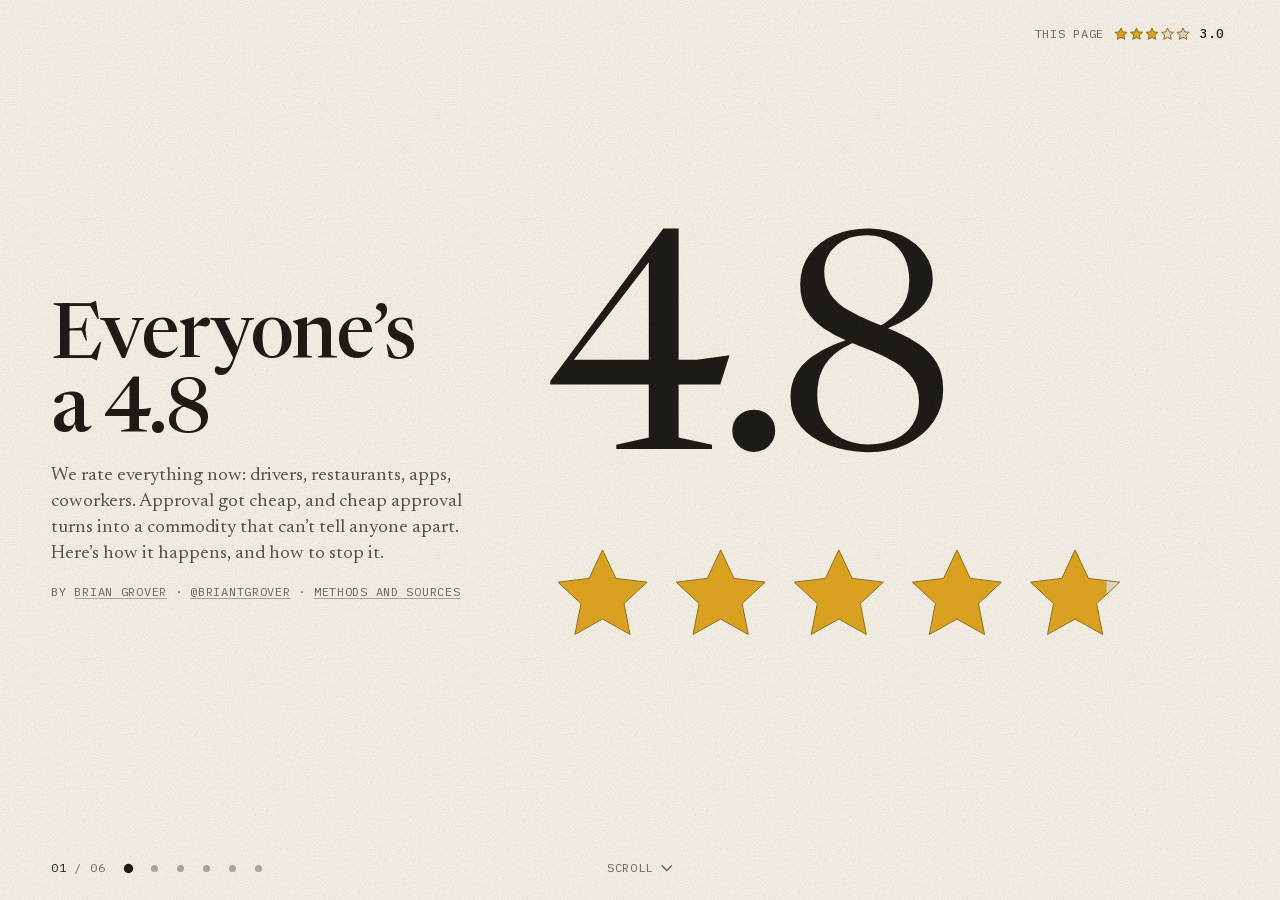
==== index.html @ 598537b9 "Version the stylesheet and script links so phones fetch the new files Co-Authored-By: Claude Opus 5." ====
<!doctype html>
<html lang="en">
<head>
  <meta charset="utf-8">
  <meta name="viewport" content="width=device-width, initial-scale=1">
  <title>Everyone’s a 4.8</title>
  <meta name="description" content="AI writes the resumes and AI reads them, so hiring runs on who vouches for you. Why trust signals drift to the top, and what keeps a vouch worth something.">
  <link rel="canonical" href="https://briangrover9-hue.github.io/vouched-drop/">
  <meta name="author" content="Brian Grover">
  <meta name="robots" content="noindex">
  <meta property="og:type" content="article">
  <meta property="og:title" content="Everyone’s a 4.8">
  <meta property="og:description" content="AI writes the resumes and AI reads them, so hiring runs on who vouches for you. Why trust signals drift to the top, and what keeps a vouch worth something.">
  <meta property="og:url" content="https://briangrover9-hue.github.io/vouched-drop/">
  <meta property="og:image" content="https://briangrover9-hue.github.io/vouched-drop/assets/og.png">
  <meta property="og:image:width" content="1200">
  <meta property="og:image:height" content="630">
  <meta property="og:image:alt" content="A large 4.8 with five gold stars, the last one mostly filled, and the title Everyone’s a 4.8.">
  <meta name="twitter:card" content="summary_large_image">
  <meta name="twitter:creator" content="@briantgrover">
  <meta name="twitter:title" content="Everyone’s a 4.8">
  <meta name="twitter:description" content="AI writes the resumes and AI reads them, so hiring runs on who vouches for you. Why trust signals drift to the top, and what keeps a vouch worth something.">
  <meta name="twitter:image" content="https://briangrover9-hue.github.io/vouched-drop/assets/og.png">
  <meta name="theme-color" content="#f3eee3">
  <link rel="icon" href="assets/star.svg" type="image/svg+xml">
  <link rel="apple-touch-icon" href="assets/apple-touch-icon.png">
  <script>
    // Full-screen scenes need a screen at least 500px tall. The class goes on before the first
    // paint, so the stage never flashes as a long page; js/stage.js keeps it in step after that.
    document.documentElement.classList.add('js');
    if (window.matchMedia('(min-height: 500px)').matches) document.documentElement.classList.add('stage-on');
  </script>
  <script nomodule>document.documentElement.classList.remove('js', 'stage-on');</script>
  <link rel="preload" href="fonts/Newsreader-normal-300-700.woff2" as="font" type="font/woff2" crossorigin>
  <link rel="preload" href="fonts/IBMPlexMono-normal-500.woff2" as="font" type="font/woff2" crossorigin>
  <link rel="stylesheet" href="css/style.css?v=2">
  <link rel="stylesheet" href="css/stage.css?v=2">
  <link rel="stylesheet" href="css/charts.css?v=2">
  <link rel="stylesheet" href="css/lab.css?v=2">
  <script type="module" src="js/stage.js?v=2"></script>
  <script type="module" src="js/charts.js?v=2"></script>
  <script type="module" src="js/lab.js?v=2"></script>
  <link rel="modulepreload" href="js/motion.js">
  <link rel="modulepreload" href="js/stars.js">
  <link rel="modulepreload" href="js/lab-model.js">
  <script>
    // Start the chart data while the page parses; js/charts.js picks these up. A preload
    // would do the same in Chromium and Firefox, but WebKit never matches a fetch preload
    // and downloads the file twice.
    // Each file is read once here and shared, parsed, with the charts and the lab.
    const get = (path) => fetch(path).then((res) => {
      if (!res.ok) throw new Error(`${path} returned HTTP ${res.status}`);
      return res.json();
    });
    window.chartData = { figures: get('data/figures.json'), airbnb: get('data/airbnb.json') };
    Object.values(window.chartData).forEach((request) => request.catch(() => {})); // each chart reports its own failure
  </script>
</head>
<body class="page-stage">
  <div class="grain" aria-hidden="true"></div>

  <header class="frame-top">
    <p class="frame-title"><a href="#start" data-go="0">Everyone’s a&nbsp;4.8</a></p>
    <p class="page-rating" id="page-rating">
      <span class="visually-hidden" id="rating-said">This page’s own rating starts at 3.0 and climbs with each scene.</span>
      <span class="page-rating-label label" aria-hidden="true">This page</span>
      <svg class="stars" viewBox="0 0 76 14" aria-hidden="true" focusable="false"><g transform="translate(0 0) scale(0.5833333333333334)"><path class="star-empty" d="M12 1.8l3.05 6.52 7.13.86-5.26 4.9 1.38 7.05L12 17.6l-6.3 3.53 1.38-7.05L1.82 9.18l7.13-.86z"/><clipPath id="hdr-clip-1"><rect data-star="0" width="24.00" height="24"/></clipPath><path class="star-fill" d="M12 1.8l3.05 6.52 7.13.86-5.26 4.9 1.38 7.05L12 17.6l-6.3 3.53 1.38-7.05L1.82 9.18l7.13-.86z" clip-path="url(#hdr-clip-1)"/><path class="star-edge" d="M12 1.8l3.05 6.52 7.13.86-5.26 4.9 1.38 7.05L12 17.6l-6.3 3.53 1.38-7.05L1.82 9.18l7.13-.86z" vector-effect="non-scaling-stroke"/></g><g transform="translate(15.5 0) scale(0.5833333333333334)"><path class="star-empty" d="M12 1.8l3.05 6.52 7.13.86-5.26 4.9 1.38 7.05L12 17.6l-6.3 3.53 1.38-7.05L1.82 9.18l7.13-.86z"/><clipPath id="hdr-clip-2"><rect data-star="1" width="24.00" height="24"/></clipPath><path class="star-fill" d="M12 1.8l3.05 6.52 7.13.86-5.26 4.9 1.38 7.05L12 17.6l-6.3 3.53 1.38-7.05L1.82 9.18l7.13-.86z" clip-path="url(#hdr-clip-2)"/><path class="star-edge" d="M12 1.8l3.05 6.52 7.13.86-5.26 4.9 1.38 7.05L12 17.6l-6.3 3.53 1.38-7.05L1.82 9.18l7.13-.86z" vector-effect="non-scaling-stroke"/></g><g transform="translate(31 0) scale(0.5833333333333334)"><path class="star-empty" d="M12 1.8l3.05 6.52 7.13.86-5.26 4.9 1.38 7.05L12 17.6l-6.3 3.53 1.38-7.05L1.82 9.18l7.13-.86z"/><clipPath id="hdr-clip-3"><rect data-star="2" width="24.00" height="24"/></clipPath><path class="star-fill" d="M12 1.8l3.05 6.52 7.13.86-5.26 4.9 1.38 7.05L12 17.6l-6.3 3.53 1.38-7.05L1.82 9.18l7.13-.86z" clip-path="url(#hdr-clip-3)"/><path class="star-edge" d="M12 1.8l3.05 6.52 7.13.86-5.26 4.9 1.38 7.05L12 17.6l-6.3 3.53 1.38-7.05L1.82 9.18l7.13-.86z" vector-effect="non-scaling-stroke"/></g><g transform="translate(46.5 0) scale(0.5833333333333334)"><path class="star-empty" d="M12 1.8l3.05 6.52 7.13.86-5.26 4.9 1.38 7.05L12 17.6l-6.3 3.53 1.38-7.05L1.82 9.18l7.13-.86z"/><clipPath id="hdr-clip-4"><rect data-star="3" width="0.00" height="24"/></clipPath><path class="star-fill" d="M12 1.8l3.05 6.52 7.13.86-5.26 4.9 1.38 7.05L12 17.6l-6.3 3.53 1.38-7.05L1.82 9.18l7.13-.86z" clip-path="url(#hdr-clip-4)"/><path class="star-edge" d="M12 1.8l3.05 6.52 7.13.86-5.26 4.9 1.38 7.05L12 17.6l-6.3 3.53 1.38-7.05L1.82 9.18l7.13-.86z" vector-effect="non-scaling-stroke"/></g><g transform="translate(62 0) scale(0.5833333333333334)"><path class="star-empty" d="M12 1.8l3.05 6.52 7.13.86-5.26 4.9 1.38 7.05L12 17.6l-6.3 3.53 1.38-7.05L1.82 9.18l7.13-.86z"/><clipPath id="hdr-clip-5"><rect data-star="4" width="0.00" height="24"/></clipPath><path class="star-fill" d="M12 1.8l3.05 6.52 7.13.86-5.26 4.9 1.38 7.05L12 17.6l-6.3 3.53 1.38-7.05L1.82 9.18l7.13-.86z" clip-path="url(#hdr-clip-5)"/><path class="star-edge" d="M12 1.8l3.05 6.52 7.13.86-5.26 4.9 1.38 7.05L12 17.6l-6.3 3.53 1.38-7.05L1.82 9.18l7.13-.86z" vector-effect="non-scaling-stroke"/></g></svg>
      <span class="page-rating-num" aria-hidden="true">3.0</span>
    </p>
  </header>

  <main id="main" class="stage">
    <!-- Scene 1: the opening -->
    <section class="scene scene-open is-current" id="start" data-section="0" aria-labelledby="title">
      <div class="scene-text">
        <h1 class="scene-title scene-title-big" id="title" tabindex="-1" data-words>Everyone’s a 4.8</h1>
        <p class="scene-body" data-rise>We rate everything now: drivers, restaurants, apps, coworkers. Approval got cheap, and cheap approval turns into a commodity that can’t tell anyone apart. Here’s how it happens, and how to stop&nbsp;it.</p>
        <p class="byline label" data-rise>By <a href="https://www.linkedin.com/in/briantgrover">Brian Grover</a> <span aria-hidden="true">·</span> <a href="https://x.com/briantgrover">@briantgrover</a> <span aria-hidden="true">·</span> <a href="methods.html#methods">Methods and sources</a></p>
      </div>
      <div class="scene-visual" data-rise>
        <div class="big-rating" aria-hidden="true">
          <p class="big-rating-num">4.8</p>
          <svg class="big-rating-stars" viewBox="0 0 264 48" role="img" aria-label="4.8 out of 5 stars"><g transform="translate(0 0) scale(2)"><path class="star-empty" d="M12 1.8l3.05 6.52 7.13.86-5.26 4.9 1.38 7.05L12 17.6l-6.3 3.53 1.38-7.05L1.82 9.18l7.13-.86z"/><clipPath id="open-clip-1"><rect data-star="0" width="24.00" height="24"/></clipPath><path class="star-fill" d="M12 1.8l3.05 6.52 7.13.86-5.26 4.9 1.38 7.05L12 17.6l-6.3 3.53 1.38-7.05L1.82 9.18l7.13-.86z" clip-path="url(#open-clip-1)"/><path class="star-edge" d="M12 1.8l3.05 6.52 7.13.86-5.26 4.9 1.38 7.05L12 17.6l-6.3 3.53 1.38-7.05L1.82 9.18l7.13-.86z" vector-effect="non-scaling-stroke"/></g><g transform="translate(54 0) scale(2)"><path class="star-empty" d="M12 1.8l3.05 6.52 7.13.86-5.26 4.9 1.38 7.05L12 17.6l-6.3 3.53 1.38-7.05L1.82 9.18l7.13-.86z"/><clipPath id="open-clip-2"><rect data-star="1" width="24.00" height="24"/></clipPath><path class="star-fill" d="M12 1.8l3.05 6.52 7.13.86-5.26 4.9 1.38 7.05L12 17.6l-6.3 3.53 1.38-7.05L1.82 9.18l7.13-.86z" clip-path="url(#open-clip-2)"/><path class="star-edge" d="M12 1.8l3.05 6.52 7.13.86-5.26 4.9 1.38 7.05L12 17.6l-6.3 3.53 1.38-7.05L1.82 9.18l7.13-.86z" vector-effect="non-scaling-stroke"/></g><g transform="translate(108 0) scale(2)"><path class="star-empty" d="M12 1.8l3.05 6.52 7.13.86-5.26 4.9 1.38 7.05L12 17.6l-6.3 3.53 1.38-7.05L1.82 9.18l7.13-.86z"/><clipPath id="open-clip-3"><rect data-star="2" width="24.00" height="24"/></clipPath><path class="star-fill" d="M12 1.8l3.05 6.52 7.13.86-5.26 4.9 1.38 7.05L12 17.6l-6.3 3.53 1.38-7.05L1.82 9.18l7.13-.86z" clip-path="url(#open-clip-3)"/><path class="star-edge" d="M12 1.8l3.05 6.52 7.13.86-5.26 4.9 1.38 7.05L12 17.6l-6.3 3.53 1.38-7.05L1.82 9.18l7.13-.86z" vector-effect="non-scaling-stroke"/></g><g transform="translate(162 0) scale(2)"><path class="star-empty" d="M12 1.8l3.05 6.52 7.13.86-5.26 4.9 1.38 7.05L12 17.6l-6.3 3.53 1.38-7.05L1.82 9.18l7.13-.86z"/><clipPath id="open-clip-4"><rect data-star="3" width="24.00" height="24"/></clipPath><path class="star-fill" d="M12 1.8l3.05 6.52 7.13.86-5.26 4.9 1.38 7.05L12 17.6l-6.3 3.53 1.38-7.05L1.82 9.18l7.13-.86z" clip-path="url(#open-clip-4)"/><path class="star-edge" d="M12 1.8l3.05 6.52 7.13.86-5.26 4.9 1.38 7.05L12 17.6l-6.3 3.53 1.38-7.05L1.82 9.18l7.13-.86z" vector-effect="non-scaling-stroke"/></g><g transform="translate(216 0) scale(2)"><path class="star-empty" d="M12 1.8l3.05 6.52 7.13.86-5.26 4.9 1.38 7.05L12 17.6l-6.3 3.53 1.38-7.05L1.82 9.18l7.13-.86z"/><clipPath id="open-clip-5"><rect data-star="4" width="19.20" height="24"/></clipPath><path class="star-fill" d="M12 1.8l3.05 6.52 7.13.86-5.26 4.9 1.38 7.05L12 17.6l-6.3 3.53 1.38-7.05L1.82 9.18l7.13-.86z" clip-path="url(#open-clip-5)"/><path class="star-edge" d="M12 1.8l3.05 6.52 7.13.86-5.26 4.9 1.38 7.05L12 17.6l-6.3 3.53 1.38-7.05L1.82 9.18l7.13-.86z" vector-effect="non-scaling-stroke"/></g></svg>
        </div>
      </div>
    </section>

    <!-- Scene 2: everywhere -->
    <section class="scene" id="everywhere" data-section="1" aria-labelledby="h-drift">
      <div class="scene-text">
        <h2 class="scene-title" id="h-drift" tabindex="-1" data-words>It’s the same everywhere</h2>
        <p class="scene-body" data-rise>Grades, eBay, LinkedIn, GitHub. Wherever people rate each other, the scores crowd the top. Even a simple yes, like an endorsement or a referral, piles up until the count says&nbsp;little.</p>
        <p class="label drift-key scene-links" data-rise>Each grid is 100 stars. Gold is the share at the top of each scale. Hotels, rated as businesses, are the exception. <a href="methods.html#m-drift">All sources</a> <span aria-hidden="true">·</span> <button type="button" class="text-button why-button" aria-controls="why-drift" aria-expanded="false">Why?</button></p>
      </div>
      <aside class="why-card" id="why-drift" aria-labelledby="why-drift-title" tabindex="-1">
        <div class="why-card-head"><p class="label why-card-title" id="why-drift-title">Why ratings drift</p><button type="button" class="text-button label" data-why-close>Close</button></div>
        <p>Praise is free: an endorsement takes <a href="https://web.archive.org/web/20120926031752/http://blog.linkedin.com:80/2012/09/24/introducing-endorsements-give-kudos-with-just-one-click/">one click</a>. People see what you said, so a low score invites one back; when Airbnb hid reviews until both sides had written one, the link between guest and host ratings <a href="https://andreyfradkin.com/assets/reviews_paper.pdf">fell by about half</a>. Unhappy people stay quiet: on eBay, fewer than 1 in 100 comments was negative, though one estimate puts unhappy buyers at <a href="https://www.cs.princeton.edu/courses/archive/spr08/cos444/papers/dellarocas_wood06.pdf">about 1 in&nbsp;5</a>. And people go easier on people: hotels, which can’t rate guests back, drift far less, and the <a href="https://internet.psych.wisc.edu/wp-content/uploads/532-Master/532-UnitPages/Unit-10/Zervas_2015.pdf">researchers suggest</a> people rate “other individuals differently or more tactfully, than they rate&nbsp;firms.”</p>
      </aside>
      <div class="scene-visual" data-rise>
        <div id="drift-root" class="drift" aria-label="How much of each scale sits at the top">
          <ul class="fallback">
            <li>Harvard grades that are A’s: 24 percent in 2005, 60.2 percent in 2025.</li>
            <li>eBay feedback that is positive, for the average seller: 99.3 percent.</li>
            <li>LinkedIn endorsements and GitHub stars can only say yes: 100 percent.</li>
            <li>Airbnb listings rated 4.5 or higher in 2015: 94 percent. TripAdvisor hotels: 26 percent.</li>
          </ul>
        </div>
      </div>
    </section>

    <!-- Scene 3: the guess, one example up close -->
    <section class="scene" id="guess" data-section="2" aria-labelledby="h-guess">
      <div class="scene-text">
        <h2 class="scene-title" id="h-guess" tabindex="-1" data-words>Take one example. What’s the typical Airbnb rating?</h2>
        <p class="scene-body line" id="guess-body" data-rise>Think of a place with at least 10 reviews, rated out of 5, and drag the star to your&nbsp;guess.</p>
      </div>
      <div class="scene-visual" data-rise>
        <figure class="guess" id="fig-guess" aria-labelledby="h-guess" aria-describedby="guess-cap">
          <div id="guess-root" class="guess-root">
            <p class="fallback">The typical Airbnb listing in San Francisco and New York with at least 10 reviews is rated 4.84 out of 5. Half of these places are rated 4.84 or higher, and fewer than 1 in 100 falls below 4.</p>
          </div>
          <figcaption class="label guess-cap" id="guess-cap">Places with 10+ reviews, San Francisco and New York, June&nbsp;2026 <span aria-hidden="true">·</span> <a href="https://insideairbnb.com/get-the-data/">Inside&nbsp;Airbnb</a> <span aria-hidden="true">·</span> <a href="https://github.com/briangrover9-hue/vouched-drop/blob/main/research/airbnb_measure.py">Our&nbsp;code</a></figcaption>
        </figure>
      </div>
    </section>

    <!-- Scenes 4 and 5 share the lab: 4 plays the worst rules, 5 flips one switch. -->
    <section class="scene scene-lab" id="lab" data-section="3" data-beat="lab" aria-label="The lab">
      <div class="scene-text">
        <div class="beat" data-beat="lab">
          <h2 class="scene-title" id="h-lab" tabindex="-1" data-words>So the ratings stop finding the best people</h2>
          <p class="scene-body line" id="lab-body" data-rise>Here are 80 simulated coworkers rating each other. Black dots are the 10 most skilled. Gold stars are the 10 you’d hire by score. You want them on the same&nbsp;people.</p>
          <p class="label scene-links" data-rise><button type="button" class="text-button why-button" aria-controls="why-lab" aria-expanded="false">Why?</button></p>
        </div>
        <div class="beat" data-beat="fix" id="fix">
          <h2 class="scene-title" id="h-fix" tabindex="-1" data-words>The fix: praise has to point at real work</h2>
          <p class="scene-body" id="fix-note" data-rise>When a vouch has to point at something real the person made, it’s hard to fake. Tap any set of rules below to run it on the same 80&nbsp;people.</p>
          <div class="rules" id="rules" data-rise aria-labelledby="rules-title">
            <p class="fallback">This chart needs JavaScript. In our simulation, of the 10 most skilled people, the top 10 by score finds about 8 with everything together, about 6 when praise is tied to real work or with Vouched-style rules, about 5 with written reviews, hidden reviews or saying how you know someone, about 5 with one-click likes, and about 2 with LinkedIn-style endorsements. Guessing finds about 1. These are simulated, not measured.</p>
          </div>
          <p class="beat-links label scene-links" data-rise>
            <button type="button" class="text-button" id="rules-open" aria-controls="lab-panel" aria-expanded="false">Try other rules</button>
            <span aria-hidden="true">·</span>
            <button type="button" class="text-button why-button" aria-controls="why-fix" aria-expanded="false">Why?</button>
          </p>
        </div>
      </div>
      <aside class="why-card" id="why-lab" aria-labelledby="why-lab-title" tabindex="-1">
        <div class="why-card-head"><p class="label why-card-title" id="why-lab-title">How the lab works</p><button type="button" class="text-button label" data-why-close>Close</button></div>
        <p>It’s a simulation written for this page: 80 coworkers, each with a hidden skill level, rate each other for 30 rounds. Half the ratings go to people they worked with and half to whoever a feed shows, and the feed favors whoever has the most. Each one-tap rating is judged against the current average, plus a little, so with nothing fixed to judge against, the scores climb.</p>
        <p class="label why-card-src">Every rule and number: <a href="methods.html#m-lab">methods</a> <span aria-hidden="true">·</span> <a href="https://github.com/briangrover9-hue/vouched-drop/blob/main/js/lab-model.js">the&nbsp;code</a></p>
      </aside>
      <aside class="why-card" id="why-fix" aria-labelledby="why-fix-title" tabindex="-1">
        <div class="why-card-head"><p class="label why-card-title" id="why-fix-title">Why real work is hard to fake</p><button type="button" class="text-button label" data-why-close>Close</button></div>
        <p>A vouch that points at real work can be checked against the work, so it says more about skill than about who is well known. Hiring research finds the same thing: a work sample, where a candidate does a piece of the real job, predicts job performance better than years of experience do (<a href="https://doi.org/10.1037/apl0000994">Sackett and colleagues, 2022</a>). In the lab, how firmly real work anchors a rating is our assumption, and “Try other rules” lets you change&nbsp;it.</p>
      </aside>
      <div class="scene-visual" data-rise>
        <div id="lab-root" class="lab" data-seed="374">
          <div class="lab-how" id="lab-how">
            <p class="label lab-how-title">How this works</p>
            <div class="lab-how-body" id="lab-how-body">
              <ol class="lab-how-steps">
                <li><svg class="lab-how-icon" viewBox="0 0 32 20" aria-hidden="true" focusable="false"><circle class="is-hollow" cx="5" cy="5.5" r="3.2"/><circle class="is-filled" cx="16" cy="5.5" r="3.2"/><circle class="is-hollow" cx="27" cy="5.5" r="3.2"/><circle class="is-hollow" cx="10.5" cy="14.5" r="3.2"/><circle class="is-filled" cx="21.5" cy="14.5" r="3.2"/></svg><span>80 pretend coworkers. Each one is secretly good or not so good at their job.</span></li>
                <li><svg class="lab-how-icon" viewBox="0 0 32 20" aria-hidden="true" focusable="false"><circle class="is-hollow" cx="4.5" cy="10" r="3.2"/><circle class="is-hollow" cx="27.5" cy="10" r="3.2"/><path class="is-star" d="M12 1.8l3.05 6.52 7.13.86-5.26 4.9 1.38 7.05L12 17.6l-6.3 3.53 1.38-7.05L1.82 9.18l7.13-.86z" transform="translate(9 3) scale(.5833)"/></svg><span>Every round, they rate each other. Some ratings are honest, some are just being nice.</span></li>
                <li><svg class="lab-how-icon" viewBox="0 0 32 20" aria-hidden="true" focusable="false"><circle class="is-filled" cx="5.5" cy="10" r="3.2"/><path class="is-line" d="M11 8.4h5.5M11 11.6h5.5"/><path class="is-star is-hit" d="M12 1.8l3.05 6.52 7.13.86-5.26 4.9 1.38 7.05L12 17.6l-6.3 3.53 1.38-7.05L1.82 9.18l7.13-.86z" transform="translate(19.5 3) scale(.5833)"/></svg><span>We check: do the highest-rated people turn out to be the best ones? Black dots are the best. Gold stars are the highest rated.</span></li>
              </ol>
            </div>
          </div>
          <p class="fallback">This lab needs JavaScript. In the simulation, with one-click ratings that everyone can see, the scores drift up toward 5, and the top 10 by score holds only about half of the 10 most skilled people. When every rating points at real work, the scores stay spread out, and the top 10 holds most of them.</p>
        </div>
      </div>
    </section>

    <!-- Scene 6: the close -->
    <section class="scene scene-close" id="vouched" data-section="4" aria-labelledby="h-vouched">
      <div class="scene-text">
        <h2 class="scene-title" id="h-vouched" tabindex="-1" data-words>What this means for Vouched</h2>
        <p class="scene-body" data-rise>Most ratings, referrals and endorsements count every vote the same. People don’t. A yes from someone whose judgment you trust, written with care, is worth more than a pile of&nbsp;taps.</p>
        <p class="scene-body" data-rise>Vouched is a concept built around that: named yeses, and who said yes and why. The next step is tying each yes to the work&nbsp;itself.</p>
        <p class="label scene-links" data-rise><button type="button" class="text-button why-button" aria-controls="why-vouched" aria-expanded="false">Why?</button></p>
        <p class="byline label" data-rise>By <a href="https://www.linkedin.com/in/briantgrover">Brian Grover</a> <span aria-hidden="true">·</span> <a href="https://x.com/briantgrover">@briantgrover</a> <span aria-hidden="true">·</span> <a href="methods.html#methods">Methods and sources</a></p>
      </div>
      <aside class="why-card" id="why-vouched" aria-labelledby="why-vouched-title" tabindex="-1">
        <div class="why-card-head"><p class="label why-card-title" id="why-vouched-title">What Vouched would do</p><button type="button" class="text-button label" data-why-close>Close</button></div>
        <p>Vouched is a concept, not a product you can sign up for. Each vouch is a named yes for one person, written in your own words, that says how you know them. Vouches count by the track record of who gave them, so a yes from someone whose earlier picks held up weighs more. In the lab that is the “Vouched-style rules” bar, and the next step, tying each vouch to the work, is the “Tied to work” switch under Try other&nbsp;rules.</p>
      </aside>
      <div class="scene-visual" data-rise>
        <div class="big-rating">
          <p class="big-rating-num" aria-hidden="true">5.0</p>
          <svg class="big-rating-stars" viewBox="0 0 264 48" role="img" aria-label="5.0 out of 5 stars"><g transform="translate(0 0) scale(2)"><path class="star-empty" d="M12 1.8l3.05 6.52 7.13.86-5.26 4.9 1.38 7.05L12 17.6l-6.3 3.53 1.38-7.05L1.82 9.18l7.13-.86z"/><clipPath id="close-clip-1"><rect data-star="0" width="24.00" height="24"/></clipPath><path class="star-fill" d="M12 1.8l3.05 6.52 7.13.86-5.26 4.9 1.38 7.05L12 17.6l-6.3 3.53 1.38-7.05L1.82 9.18l7.13-.86z" clip-path="url(#close-clip-1)"/><path class="star-edge" d="M12 1.8l3.05 6.52 7.13.86-5.26 4.9 1.38 7.05L12 17.6l-6.3 3.53 1.38-7.05L1.82 9.18l7.13-.86z" vector-effect="non-scaling-stroke"/></g><g transform="translate(54 0) scale(2)"><path class="star-empty" d="M12 1.8l3.05 6.52 7.13.86-5.26 4.9 1.38 7.05L12 17.6l-6.3 3.53 1.38-7.05L1.82 9.18l7.13-.86z"/><clipPath id="close-clip-2"><rect data-star="1" width="24.00" height="24"/></clipPath><path class="star-fill" d="M12 1.8l3.05 6.52 7.13.86-5.26 4.9 1.38 7.05L12 17.6l-6.3 3.53 1.38-7.05L1.82 9.18l7.13-.86z" clip-path="url(#close-clip-2)"/><path class="star-edge" d="M12 1.8l3.05 6.52 7.13.86-5.26 4.9 1.38 7.05L12 17.6l-6.3 3.53 1.38-7.05L1.82 9.18l7.13-.86z" vector-effect="non-scaling-stroke"/></g><g transform="translate(108 0) scale(2)"><path class="star-empty" d="M12 1.8l3.05 6.52 7.13.86-5.26 4.9 1.38 7.05L12 17.6l-6.3 3.53 1.38-7.05L1.82 9.18l7.13-.86z"/><clipPath id="close-clip-3"><rect data-star="2" width="24.00" height="24"/></clipPath><path class="star-fill" d="M12 1.8l3.05 6.52 7.13.86-5.26 4.9 1.38 7.05L12 17.6l-6.3 3.53 1.38-7.05L1.82 9.18l7.13-.86z" clip-path="url(#close-clip-3)"/><path class="star-edge" d="M12 1.8l3.05 6.52 7.13.86-5.26 4.9 1.38 7.05L12 17.6l-6.3 3.53 1.38-7.05L1.82 9.18l7.13-.86z" vector-effect="non-scaling-stroke"/></g><g transform="translate(162 0) scale(2)"><path class="star-empty" d="M12 1.8l3.05 6.52 7.13.86-5.26 4.9 1.38 7.05L12 17.6l-6.3 3.53 1.38-7.05L1.82 9.18l7.13-.86z"/><clipPath id="close-clip-4"><rect data-star="3" width="24.00" height="24"/></clipPath><path class="star-fill" d="M12 1.8l3.05 6.52 7.13.86-5.26 4.9 1.38 7.05L12 17.6l-6.3 3.53 1.38-7.05L1.82 9.18l7.13-.86z" clip-path="url(#close-clip-4)"/><path class="star-edge" d="M12 1.8l3.05 6.52 7.13.86-5.26 4.9 1.38 7.05L12 17.6l-6.3 3.53 1.38-7.05L1.82 9.18l7.13-.86z" vector-effect="non-scaling-stroke"/></g><g transform="translate(216 0) scale(2)"><path class="star-empty" d="M12 1.8l3.05 6.52 7.13.86-5.26 4.9 1.38 7.05L12 17.6l-6.3 3.53 1.38-7.05L1.82 9.18l7.13-.86z"/><clipPath id="close-clip-5"><rect data-star="4" width="24.00" height="24"/></clipPath><path class="star-fill" d="M12 1.8l3.05 6.52 7.13.86-5.26 4.9 1.38 7.05L12 17.6l-6.3 3.53 1.38-7.05L1.82 9.18l7.13-.86z" clip-path="url(#close-clip-5)"/><path class="star-edge" d="M12 1.8l3.05 6.52 7.13.86-5.26 4.9 1.38 7.05L12 17.6l-6.3 3.53 1.38-7.05L1.82 9.18l7.13-.86z" vector-effect="non-scaling-stroke"/></g></svg>
          <p class="big-rating-cap label">You read to the end. This page is now a 5.0, like everything else.</p>
        </div>
      </div>
    </section>
  </main>

  <aside class="lab-panel" id="lab-panel" aria-labelledby="lab-panel-title" hidden></aside>

  <nav class="frame-bottom" aria-label="Scenes">
    <p class="frame-count label" aria-hidden="true"><span class="frame-now">01</span> / 06</p>
    <ol class="frame-dots" role="list">
      <li><button type="button" data-go="0" aria-label="Scene 1 of 6: Everyone’s a 4.8" aria-current="step"></button></li>
      <li><button type="button" data-go="1" aria-label="Scene 2 of 6: everywhere"></button></li>
      <li><button type="button" data-go="2" aria-label="Scene 3 of 6: one example, Airbnb"></button></li>
      <li><button type="button" data-go="3" aria-label="Scene 4 of 6: the lab"></button></li>
      <li><button type="button" data-go="4" aria-label="Scene 5 of 6: the fix"></button></li>
      <li><button type="button" data-go="5" aria-label="Scene 6 of 6: what this means for Vouched"></button></li>
    </ol>
    <button type="button" class="frame-cue label" data-go="1" aria-label="Next scene">Scroll<svg viewBox="0 0 12 8" aria-hidden="true" focusable="false"><path d="M1 1.5l5 5 5-5"/></svg></button>
  </nav>
</body>
</html>
---- css/style.css ----
/* Everyone's a 4.8: the shared base for both pages.

   Color: paper, ink and gold, and nothing else. Ink shows hierarchy by its strength: full for
   headlines and big numbers, 74% for body text and 64% for labels. Labels would read lighter at
   45%, but that is 2.8:1 on the paper, under the 4.5:1 small text needs; 64% holds 4.7:1 even
   on the grain's darkest speck. Gold is only ever a star.
   Type: the serif, large, for headlines and big numbers only; the mono, small and uppercase,
   for labels and counters; body text in the serif at reading size, short.
   Motion: one easing for everything. Anything that moves takes 500ms, hover and press changes
   200ms, text fades 600ms. js/motion.js gives scripts the same curve. */

@font-face {
  font-family: "Newsreader";
  src: url("../fonts/Newsreader-normal-300-700.woff2") format("woff2");
  font-style: normal;
  font-weight: 300 700;
  font-display: swap;
}
@font-face {
  font-family: "Newsreader";
  src: url("../fonts/Newsreader-italic-300-700.woff2") format("woff2");
  font-style: italic;
  font-weight: 300 700;
  font-display: swap;
}
@font-face {
  font-family: "IBM Plex Mono";
  src: url("../fonts/IBMPlexMono-normal-400.woff2") format("woff2");
  font-weight: 400;
  font-display: swap;
}
@font-face {
  font-family: "IBM Plex Mono";
  src: url("../fonts/IBMPlexMono-normal-500.woff2") format("woff2");
  font-weight: 500;
  font-display: swap;
}
/* Until Newsreader loads, the page uses Georgia resized to Newsreader's widths and given
   Newsreader's ascent (0.735) and descent (0.265), so lines break in nearly the same
   places when the font swaps in. Newsreader is narrower than Georgia at text sizes and
   wider at display sizes, so each weight range gets its own size. */
@font-face {
  font-family: "Newsreader Fallback";
  src: local("Georgia");
  font-weight: 300 450;
  size-adjust: 91.8%;
  ascent-override: 80.1%;
  descent-override: 28.9%;
  line-gap-override: 0%;
}
@font-face {
  font-family: "Newsreader Fallback";
  src: local("Georgia");
  font-weight: 451 550;
  size-adjust: 101%;
  ascent-override: 72.8%;
  descent-override: 26.2%;
  line-gap-override: 0%;
}
@font-face {
  font-family: "Newsreader Fallback";
  src: local("Georgia Bold"), local("Georgia-Bold");
  font-weight: 551 700;
  size-adjust: 83%;
  ascent-override: 88.6%;
  descent-override: 31.9%;
  line-gap-override: 0%;
}

:root {
  --paper: #f3eee3;
  --ink-rgb: 29 26 22;
  --ink: rgb(var(--ink-rgb));
  --ink-body: rgb(var(--ink-rgb) / 0.74);
  --ink-label: rgb(var(--ink-rgb) / 0.64);
  /* Lines and fills, all ink: hairlines, stronger rules and a faint wash for bands. */
  --ink-rule: rgb(var(--ink-rgb) / 0.16);
  --ink-rule-strong: rgb(var(--ink-rgb) / 0.34);
  --ink-wash: rgb(var(--ink-rgb) / 0.06);
  --ink-star: rgb(var(--ink-rgb) / 0.1); /* an empty star */
  --gold: #dca320;
  --gold-edge: #936f1c; /* gold darkened with ink (62 to 38), the star's outline */
  --gold-light: rgb(220 163 32 / 0.42); /* gold at 42% on the paper */
  --serif: "Newsreader", "Newsreader Fallback", "Iowan Old Style", "Palatino Linotype", Georgia, serif;
  --mono: "IBM Plex Mono", ui-monospace, "SF Mono", Menlo, Consolas, monospace;
  --ease: cubic-bezier(0.16, 1, 0.3, 1);
  --move: 500ms;
  --press: 200ms;
  --fade: 600ms;
  --gutter: 20px;
  color-scheme: light;
}
@media (min-width: 720px) {
  :root {
    --gutter: 32px;
  }
}
@media (min-width: 1200px) {
  :root {
    --gutter: clamp(40px, 4vw, 64px);
  }
}

*,
*::before,
*::after {
  box-sizing: border-box;
}

html {
  -webkit-text-size-adjust: 100%;
  text-size-adjust: 100%;
}

body {
  margin: 0;
  background: var(--paper);
  color: var(--ink);
  font-family: var(--serif);
  font-size: 1.0625rem;
  line-height: 1.5;
  font-optical-sizing: auto;
  font-kerning: normal;
  text-rendering: optimizeLegibility;
}

img,
svg {
  display: block;
  max-width: 100%;
}

p {
  margin: 0;
}
p,
li,
figcaption {
  text-wrap: pretty;
}
strong {
  font-weight: 600;
}

a {
  color: inherit;
  text-decoration-line: underline;
  text-decoration-thickness: 1px;
  text-underline-offset: 0.18em;
  text-decoration-color: var(--ink-rule-strong);
  transition: text-decoration-color var(--press) var(--ease);
}
/* Hover only where a pointer can hover; on touch screens a tap would leave it stuck on. */
@media (hover: hover) and (pointer: fine) {
  a:hover {
    text-decoration-color: currentColor;
  }
}

:focus-visible {
  outline: 2px solid var(--ink);
  outline-offset: 3px;
}

.visually-hidden {
  position: absolute !important;
  width: 1px;
  height: 1px;
  margin: -1px;
  padding: 0;
  overflow: hidden;
  clip: rect(0 0 0 0);
  white-space: nowrap;
  border: 0;
}

/* The mono role: labels and counters, small and uppercase, at label strength. */
.label {
  font-family: var(--mono);
  font-size: 0.75rem;
  font-weight: 400;
  line-height: 1.5;
  letter-spacing: 0.06em;
  text-transform: uppercase;
  color: var(--ink-label);
}
.label a {
  color: inherit;
}

/* Stars, used everywhere. */
.star-fill {
  fill: var(--gold);
}
.star-empty {
  fill: var(--ink-star);
}
.star-edge {
  fill: none;
  stroke: var(--gold-edge);
  stroke-width: 1;
  stroke-linejoin: round;
}

/* Buttons: labels you can press, in the mono role. */
.btn {
  appearance: none;
  display: inline-flex;
  align-items: center;
  justify-content: center;
  gap: 8px;
  min-height: 44px;
  padding: 10px 18px;
  font-family: var(--mono);
  font-size: 0.75rem;
  font-weight: 500;
  line-height: 1.2;
  letter-spacing: 0.08em;
  text-transform: uppercase;
  color: var(--paper);
  background: var(--ink);
  border: 1px solid var(--ink);
  border-radius: 0;
  cursor: pointer;
  touch-action: manipulation;
  transition:
    transform var(--press) var(--ease),
    background-color var(--press) var(--ease),
    border-color var(--press) var(--ease);
}
.btn:not([disabled]):active {
  transform: scale(0.97);
}
@media (hover: hover) and (pointer: fine) {
  .btn:hover {
    background: rgb(var(--ink-rgb) / 0.84);
  }
}
.btn[disabled] {
  opacity: 0.45;
  cursor: default;
}
.btn-quiet {
  color: var(--ink);
  background: transparent;
  border-color: var(--ink-rule-strong);
}
@media (hover: hover) and (pointer: fine) {
  .btn-quiet:hover {
    background: var(--ink-wash);
    border-color: var(--ink);
  }
}
/* A button that reads like a link inside a label line. */
.text-button {
  appearance: none;
  margin: 0;
  padding: 0;
  border: 0;
  background: none;
  font: inherit;
  letter-spacing: inherit;
  text-transform: inherit;
  color: inherit;
  text-decoration-line: underline;
  text-decoration-thickness: 1px;
  text-underline-offset: 0.18em;
  text-decoration-color: var(--ink-rule-strong);
  cursor: pointer;
  touch-action: manipulation;
  transition: text-decoration-color var(--press) var(--ease);
}
@media (hover: hover) and (pointer: fine) {
  .text-button:hover {
    text-decoration-color: currentColor;
  }
}
/* A text button that is also a label keeps the label's mono voice. */
.text-button.label {
  font-family: var(--mono);
  font-size: 0.75rem;
  letter-spacing: 0.06em;
  text-transform: uppercase;
}

/* A line whose words change by crossfading in place (js/motion.js setLine). */
.line {
  display: grid;
}
.line > .line-copy {
  grid-area: 1 / 1;
  opacity: 0;
  transition: opacity var(--fade) var(--ease);
}
.line > .line-copy.is-shown {
  opacity: 1;
}

/* The paper's grain: a speckle of ink over everything, its darkest specks at about 5%, that
   shifts a few times a second. It is one small tile, redrawn in place, so it costs no large
   layer. */
.grain {
  position: fixed;
  inset: 0;
  z-index: 100;
  pointer-events: none;
  background-image: url("data:image/svg+xml,%3Csvg xmlns='http://www.w3.org/2000/svg' width='220' height='220'%3E%3Cfilter id='g'%3E%3CfeTurbulence type='fractalNoise' baseFrequency='.9' numOctaves='2' seed='7' stitchTiles='stitch'/%3E%3CfeColorMatrix values='0 0 0 0 .114 0 0 0 0 .102 0 0 0 0 .086 1 0 0 0 0'/%3E%3CfeComponentTransfer%3E%3CfeFuncA type='table' tableValues='0 0 0 .02 .06 .1 .14'/%3E%3C/feComponentTransfer%3E%3C/filter%3E%3Crect width='220' height='220' filter='url(%23g)'/%3E%3C/svg%3E");
  background-size: 220px 220px;
  animation: grain 1.1s steps(1, end) infinite;
}
html.is-tuning .grain {
  animation-play-state: paused;
}
@keyframes grain {
  0%,
  100% {
    background-position: 0 0;
  }
  20% {
    background-position: -63px 41px;
  }
  40% {
    background-position: 37px -89px;
  }
  60% {
    background-position: -91px -23px;
  }
  80% {
    background-position: 71px 83px;
  }
}

/* Readers who ask for more contrast get firmer lines and labels. */
@media (prefers-contrast: more) {
  :root {
    --ink-rule: rgb(var(--ink-rgb) / 0.5);
    --ink-rule-strong: rgb(var(--ink-rgb) / 0.7);
    --ink-label: rgb(var(--ink-rgb) / 0.8);
    --ink-body: rgb(var(--ink-rgb) / 0.86);
  }
  .grain {
    display: none;
  }
}
@media (forced-colors: active) {
  .grain {
    display: none;
  }
}

/* Reduced motion: nothing moves. Fades stay, because they still show that something changed,
   and the grain holds still. */
@media (prefers-reduced-motion: reduce) {
  .grain {
    animation: none;
  }
  .btn,
  .btn:not([disabled]):active {
    transform: none;
  }
}
---- css/stage.css ----
/* The stage: four full-screen scenes that change under a fixed frame. js/stage.js moves one
   scene per scroll, swipe or arrow key. Phones stack each scene, text over the visual; from
   960px the text sits beside the visual. In every scene the visual gets the most room.

   Without scripting, or on screens under 500px tall, the scenes are plain sections one after
   another (html without .stage-on), and the page scrolls. */

:root {
  --frame-top: 48px;
  --frame-bottom: 48px;
  --scene-gap: clamp(12px, 2.4vh, 24px);
  --text-col: 100%;
  --col-gap: 0px;
}
@media (min-width: 960px) {
  :root {
    --frame-top: 68px;
    --frame-bottom: 64px;
    --text-col: clamp(348px, 34vw, 480px);
    --col-gap: clamp(40px, 5vw, 88px);
  }
}

html.stage-on,
html.stage-on body {
  height: 100%;
  overflow: hidden;
  overscroll-behavior: none;
}

/* ---------- The frame ---------- */

.frame-top {
  position: fixed;
  top: 0;
  left: 0;
  right: 0;
  z-index: 40;
  height: var(--frame-top);
  display: flex;
  align-items: center;
  justify-content: space-between;
  gap: 16px;
  padding-inline: var(--gutter);
  pointer-events: none;
}
.frame-top > * {
  pointer-events: auto;
}
.frame-title {
  margin: 0;
  min-width: 0;
  font-family: var(--mono);
  font-size: 0.75rem;
  font-weight: 500;
  line-height: 1.2;
  letter-spacing: 0.08em;
  text-transform: uppercase;
}
.frame-title a {
  display: grid;
  align-items: center;
  min-height: 44px;
  color: var(--ink);
  text-decoration: none;
}
.frame-title a {
  white-space: nowrap;
  transition:
    opacity var(--fade) var(--ease),
    visibility 0s linear 0s;
}
/* The opening scene carries the title itself, large, so the frame's copy waits for scene 2. */
html.stage-on[data-scene="0"] .frame-title a {
  opacity: 0;
  visibility: hidden;
  transition:
    opacity var(--fade) var(--ease),
    visibility 0s linear var(--fade);
}
.page-rating {
  display: flex;
  flex: none;
  align-items: center;
  gap: 10px;
  margin: 0;
}
.page-rating .stars {
  width: 76px;
  height: 14px;
}
.page-rating-num {
  min-width: 2.2em;
  font-family: var(--mono);
  font-size: 0.8125rem;
  font-weight: 500;
  font-variant-numeric: tabular-nums;
  color: var(--ink);
}
.page-rating-label {
  display: none;
}
@media (min-width: 600px) {
  .page-rating-label {
    display: inline;
  }
}

.frame-bottom {
  position: fixed;
  bottom: 0;
  left: 0;
  right: 0;
  z-index: 40;
  height: var(--frame-bottom);
  display: flex;
  align-items: center;
  gap: 10px;
  padding-inline: var(--gutter);
  pointer-events: none;
}
.frame-bottom > * {
  pointer-events: auto;
}
.frame-count {
  margin: 0;
  font-variant-numeric: tabular-nums;
  white-space: nowrap;
}
.frame-now {
  color: var(--ink);
}
.frame-dots {
  display: flex;
  margin: 0;
  padding: 0;
  list-style: none;
}
.frame-dots button {
  display: grid;
  place-items: center;
  width: 26px;
  height: 44px;
  padding: 0;
  border: 0;
  background: none;
  cursor: pointer;
  touch-action: manipulation;
}
.frame-dots button::before {
  content: "";
  width: 7px;
  height: 7px;
  border-radius: 50%;
  background: var(--ink-rule-strong);
  transition:
    background-color var(--press) var(--ease),
    transform var(--move) var(--ease);
}
.frame-dots button[aria-current="step"]::before {
  background: var(--ink);
  transform: scale(1.35);
}
@media (hover: hover) and (pointer: fine) {
  .frame-dots button:not([aria-current="step"]):hover::before {
    background: var(--ink-label);
  }
}
/* The cue: a small pulse on the first scene only. */
.frame-cue {
  display: inline-flex;
  align-items: center;
  gap: 8px;
  min-height: 44px;
  margin-left: auto;
  padding: 0;
  border: 0;
  background: none;
  cursor: pointer;
  touch-action: manipulation;
  transition:
    opacity var(--fade) var(--ease),
    visibility 0s linear 0s;
  animation: cue-pulse 1.8s var(--ease) infinite;
}
.frame-cue svg {
  width: 12px;
  height: 8px;
  fill: none;
  stroke: currentColor;
  stroke-width: 1.5;
  animation: cue-nudge 1.8s var(--ease) infinite;
}
@keyframes cue-pulse {
  0%,
  56%,
  100% {
    opacity: 0.55;
  }
  28% {
    opacity: 1;
  }
}
@keyframes cue-nudge {
  0%,
  56%,
  100% {
    transform: translateY(0);
  }
  28% {
    transform: translateY(4px);
  }
}
html:not([data-scene="0"]) .frame-cue,
html:not(.stage-on) .frame-cue {
  opacity: 0;
  visibility: hidden;
  animation: none;
  transition:
    opacity var(--fade) var(--ease),
    visibility 0s linear var(--fade);
}
@media (min-width: 960px) {
  .frame-cue {
    position: absolute;
    left: 50%;
    margin-left: 0;
    translate: -50% 0;
  }
}

/* ---------- The stage ---------- */

html.stage-on .stage {
  position: fixed;
  inset: 0;
  /* Clipped, not just hidden: a hidden box can still be scrolled by a link to a scene or by a
     control brought into view, which would shift the whole scene. */
  overflow: hidden;
  overflow: clip;
  /* Swipes belong to the stage; pinch zoom still works. */
  touch-action: pinch-zoom;
}
html.stage-on .scene {
  position: absolute;
  inset: 0;
  opacity: 0;
  visibility: hidden;
  transition:
    opacity var(--move) var(--ease),
    transform var(--move) var(--ease),
    visibility 0s linear var(--move);
}
html.stage-on .scene.is-current {
  opacity: 1;
  visibility: visible;
  transition-delay: 0s;
}
/* The scene on its way out drifts the way the reader is going: up when going forward. */
html.stage-on .scene.is-leaving {
  transform: translateY(calc(var(--dir, 1) * -28px));
}

/* One scene. Phones and narrow tablets: text over the visual, the visual taking what is left. */
.scene {
  display: flex;
  flex-direction: column;
  gap: var(--scene-gap);
  padding: calc(var(--frame-top) + 2px) var(--gutter) calc(var(--frame-bottom) + 12px);
}
.scene-text {
  flex: none;
  display: grid;
  align-content: start;
  gap: 10px;
  min-width: 0;
}
.scene-visual {
  position: relative;
  flex: 1 1 0;
  min-width: 0;
  min-height: 0;
  container-type: size;
}
@media (min-width: 960px) {
  .scene {
    display: grid;
    grid-template-columns: var(--text-col) minmax(0, 1fr);
    grid-template-rows: minmax(0, 1fr);
    column-gap: var(--col-gap);
    align-items: center;
    padding: var(--frame-top) max(var(--gutter), (100vw - 1640px) / 2) var(--frame-bottom);
  }
  .scene-text {
    gap: 18px;
  }
  .scene-visual {
    height: 100%;
  }
}

/* The serif role, large: headlines. */
.scene-title {
  margin: 0;
  font-family: var(--serif);
  font-size: clamp(1.75rem, 1.1rem + 2.6vw, 3.375rem);
  font-weight: 500;
  line-height: 1.04;
  letter-spacing: -0.022em;
  font-variation-settings: "opsz" 60;
  text-wrap: balance;
  color: var(--ink);
}
.scene-title:focus {
  outline: none;
}
/* The opening's title, the page's h1: larger than the other scenes' headlines. */
.scene-title-big {
  font-size: clamp(2.5rem, 1.3rem + 4.6vw, 5.25rem);
  line-height: 0.98;
  letter-spacing: -0.028em;
  font-variation-settings: "opsz" 72;
}
/* Body text at body strength: one line, or a short paragraph, per scene. */
.scene-body {
  max-width: 32rem;
  font-size: clamp(1.0625rem, 0.95rem + 0.4vw, 1.25rem);
  line-height: 1.42;
  color: var(--ink-body);
}
.byline {
  margin-top: 4px;
}
.scene-links {
  display: flex;
  flex-wrap: wrap;
  align-items: center;
  gap: 4px 12px;
}
.drift-key.scene-links {
  display: block;
}
.why-button {
  display: inline-block;
  padding-block: 12px;
  margin-block: -12px;
}

/* ---------- The opening and the close: the page's own rating, large ---------- */

/* The serif role, large: a big number, with its stars under it. The opening shows the 4.8 in
   the title; the close shows the 5.0 this page has drifted to. */
.big-rating {
  display: flex;
  flex-direction: column;
  justify-content: center;
  height: 100%;
  font-size: clamp(3rem, min(58cqw, 46cqh), 19rem);
}
.big-rating-num {
  margin: 0;
  font-family: var(--serif);
  font-size: 1em;
  font-weight: 400;
  line-height: 0.8;
  letter-spacing: -0.045em;
  font-variant-numeric: lining-nums;
  font-variation-settings: "opsz" 72;
  color: var(--ink);
}
.big-rating-stars {
  width: min(1.9em, 100%);
  height: auto;
  margin-top: 0.14em;
}
.big-rating-cap {
  max-width: 22rem;
  margin: 0.2rem 0 0;
  font-size: 0.75rem;
}
/* The opening's 4.8 takes most of its scene's height. */
.scene-open .big-rating {
  font-size: clamp(3rem, min(64cqw, 62cqh), 19rem);
}
/* The close's 5.0 leaves room for its caption, and on the shortest screens gives way to it,
   first the stars, then the number: the frame's rating already shows the 5.0. */
.scene-close .big-rating {
  font-size: clamp(2.5rem, min(58cqw, calc((100cqh - 60px) * 0.74)), 19rem);
}
@container (max-height: 150px) {
  .scene-close .big-rating-stars {
    display: none;
  }
}
@container (max-height: 104px) {
  .scene-close .big-rating-num {
    display: none;
  }
}
.big-rating-stars + .big-rating-cap {
  margin-top: max(14px, 0.07em);
}

/* ---------- "Why?" ---------- */

/* On the stage the card is frosted glass over the scene's text, which dims behind it; the
   visual beside or under it stays as it was. Without the stage it opens in the page. */
.why-card {
  margin: 16px 0 0;
  padding: 0 0 18px;
  border: 1px solid var(--ink-rule-strong);
}
.why-card[hidden] {
  display: none;
}
.why-card:focus {
  outline: none;
}
.why-card-head {
  display: flex;
  align-items: center;
  justify-content: space-between;
  gap: 16px;
  min-height: 48px;
  padding: 0 16px;
  border-bottom: 1px solid var(--ink-rule);
}
.why-card-title {
  margin: 0;
  color: var(--ink);
}
.why-card-head .text-button {
  padding-block: 12px;
}
.why-card > p:not(.why-card-src) {
  margin: 14px 16px 0;
  font-size: 1rem;
  line-height: 1.5;
  color: var(--ink-body);
}
.why-card-src {
  margin: 12px 16px 0;
}
.why-card-src a {
  display: inline-block;
  padding-block: 10px;
  margin-block: -10px;
}
html.stage-on .why-card {
  position: fixed;
  z-index: 34;
  top: var(--frame-top);
  left: 8px;
  right: 8px;
  max-height: calc(100% - var(--frame-top) - var(--frame-bottom));
  margin: 0;
  overflow-y: auto;
  overscroll-behavior: contain;
  background: rgb(243 238 227 / 0.74);
  -webkit-backdrop-filter: blur(10px) saturate(1.05);
  backdrop-filter: blur(10px) saturate(1.05);
  box-shadow: 0 18px 48px rgb(var(--ink-rgb) / 0.1);
  opacity: 0;
  transform: translateY(-12px);
  transition:
    opacity var(--move) var(--ease),
    transform var(--move) var(--ease);
}
html.stage-on .why-card.is-open {
  opacity: 1;
  transform: none;
}
@supports not ((backdrop-filter: blur(1px)) or (-webkit-backdrop-filter: blur(1px))) {
  html.stage-on .why-card {
    background: rgb(243 238 227 / 0.96);
  }
}
@media (min-width: 960px) {
  html.stage-on .why-card {
    top: 50%;
    left: calc(max(var(--gutter), (100vw - 1640px) / 2) - 24px);
    right: auto;
    width: calc(var(--text-col) + var(--col-gap) / 2 + 24px);
    max-height: calc(100% - var(--frame-top) - var(--frame-bottom) - 16px);
    translate: 0 -50%;
    transform: translateX(-14px);
  }
  html.stage-on .why-card.is-open {
    transform: none;
  }
}
.scene .scene-text {
  transition: opacity var(--fade) var(--ease);
}
.scene.is-why .scene-text {
  opacity: 0.28;
  pointer-events: none;
}
html:not(.js) .why-button,
html:not(.js) .why-button + span,
html:not(.js) [data-why-close] {
  display: none;
}
.byline a,
.beat-links a,
.beat-links .text-button,
.drift-key a {
  display: inline-block;
  padding-block: 12px;
  margin-block: -12px;
}

/* ---------- Arrivals ---------- */

/* Headlines arrive a word at a time; the rest of a scene rises in after them. stage.js splits
   each headline into words, gives each its place in --i, and gives every other piece its own
   delay. A unit (a scene, or one of the lab's two beats) is .is-staged while it waits and
   .is-in once it has arrived. */
.w {
  display: inline-block;
}
html.stage-on:not(.stage-ready) [data-words],
html.stage-on:not(.stage-ready) [data-rise] {
  opacity: 0;
  /* If the script never runs, show everything after a moment instead of hiding it. */
  animation: show-late 0s linear 2.5s forwards;
}
@keyframes show-late {
  to {
    opacity: 1;
  }
}
[data-rise],
.w {
  transition: none;
}
.is-staged [data-rise],
.is-staged .w {
  opacity: 0;
  transform: translateY(calc(var(--dir, 1) * 18px));
}
.is-staged .w {
  transform: translateY(calc(var(--dir, 1) * 0.32em));
}
.is-in [data-rise],
.is-in .w {
  opacity: 1;
  transform: none;
  transition:
    opacity var(--fade) var(--ease) var(--delay, 0ms),
    transform var(--move) var(--ease) var(--delay, 0ms);
}
.is-in .w {
  --delay: calc(40ms + var(--i, 0) * 36ms);
}
/* A scene reached while the tab was hidden is in place when the reader comes back. */
html.is-sudden .scene,
html.is-sudden .beat,
html.is-sudden [data-rise],
html.is-sudden .w {
  transition: none !important;
}
/* A beat's own state wins over its scene's, so the lab's text can change beat by beat while its
   chart stays put. */
.beat.is-staged [data-rise],
.beat.is-staged .w {
  opacity: 0;
  transition: none;
}
.beat.is-in [data-rise],
.beat.is-in .w {
  opacity: 1;
  transform: none;
  transition:
    opacity var(--fade) var(--ease) var(--delay, 0ms),
    transform var(--move) var(--ease) var(--delay, 0ms);
}

/* ---------- The lab's two beats ---------- */

.scene-lab .scene-text {
  display: grid;
}
/* Beside the chart, the lab's text starts at the top of its column, so scene 5's headline stays
   put when its rules chart changes height, and a column taller than the screen keeps its
   headline in view. */
@media (min-width: 960px) {
  html.stage-on .scene-lab .scene-text {
    align-self: start;
  }
}
.beat {
  grid-area: 1 / 1;
  display: grid;
  align-content: start;
  gap: 10px;
  min-width: 0;
}
@media (min-width: 960px) {
  .beat {
    gap: 18px;
  }
}
html.stage-on .beat {
  opacity: 0;
  visibility: hidden;
  transition:
    opacity var(--move) var(--ease),
    visibility 0s linear var(--move);
}
html.stage-on .beat.is-current {
  opacity: 1;
  visibility: visible;
  transition-delay: 0s;
}

/* The big switch, inside scene 5's headline: the track and a star that turns gold. */
.scene-switch {
  font-size: clamp(1.625rem, 1rem + 2.5vw, 3.125rem);
}
.big-switch {
  appearance: none;
  display: flex;
  align-items: flex-start;
  gap: 0.42em;
  margin: 0;
  padding: 0;
  border: 0;
  background: none;
  font: inherit;
  letter-spacing: inherit;
  line-height: inherit;
  color: inherit;
  text-align: left;
  cursor: pointer;
  touch-action: manipulation;
}
.big-switch-track {
  position: relative;
  flex: none;
  width: 1.84em;
  height: 1em;
  margin-top: 0.04em;
  border: 2px solid var(--ink);
  border-radius: 999px;
  transition:
    background-color var(--move) var(--ease),
    transform var(--press) var(--ease);
}
.big-switch-thumb {
  position: absolute;
  top: 50%;
  left: 0.08em;
  width: 0.76em;
  height: 0.76em;
  margin-top: -0.38em;
  transition: transform var(--move) var(--ease);
}
.big-switch-thumb svg {
  width: 100%;
  height: 100%;
  fill: var(--paper);
  stroke: var(--ink);
  stroke-width: 1.6;
  stroke-linejoin: round;
  transition:
    fill var(--move) var(--ease),
    stroke var(--move) var(--ease);
}
.big-switch[aria-checked="true"] .big-switch-track {
  background: var(--ink);
}
.big-switch[aria-checked="true"] .big-switch-thumb {
  transform: translateX(0.84em);
}
.big-switch[aria-checked="true"] .big-switch-thumb svg {
  fill: var(--gold);
  stroke: var(--gold);
}
.big-switch:active .big-switch-track {
  transform: scale(0.96);
}
@media (hover: hover) and (pointer: fine) {
  .big-switch[aria-checked="false"]:hover .big-switch-track {
    background: var(--ink-wash);
  }
}
.big-switch:focus-visible {
  outline-offset: 6px;
}
.beat-links {
  display: flex;
  flex-wrap: wrap;
  align-items: center;
  gap: 4px 12px;
}

/* ---------- Without the stage ---------- */

html:not(.stage-on) .frame-top {
  position: sticky;
  background: var(--paper);
  border-bottom: 1px solid var(--ink-rule);
}
html:not(.stage-on) .frame-bottom {
  display: none;
}
html:not(.stage-on) .scene {
  min-height: 100svh;
  padding: 40px var(--gutter) 56px;
  border-bottom: 1px solid var(--ink-rule);
}
html:not(.stage-on) .scene-visual {
  flex: none;
  min-height: 70svh;
  container-type: inline-size;
}
html:not(.stage-on) .scene-lab .scene-text {
  gap: 40px;
}
html:not(.stage-on) .beat {
  grid-area: auto;
}
@media (min-width: 960px) {
  html:not(.stage-on) .scene {
    grid-template-rows: auto;
  }
  html:not(.stage-on) .scene-visual {
    height: 70svh;
  }
}

/* ---------- Reduced motion ---------- */

/* Scenes swap with plain fades: nothing slides or rises, and headlines arrive whole. */
@media (prefers-reduced-motion: reduce) {
  html.stage-on .scene.is-leaving {
    transform: none;
  }
  .is-staged [data-rise],
  .is-staged .w,
  .beat.is-staged [data-rise],
  .beat.is-staged .w {
    transform: none;
  }
  .is-in .w,
  .beat.is-in .w {
    --delay: 0ms;
  }
  .frame-cue,
  .frame-cue svg {
    animation: none;
  }
  html.stage-on .why-card,
  html.stage-on .why-card.is-open {
    transform: none;
  }
  .big-switch-thumb,
  .big-switch:active .big-switch-track {
    transition: none;
    transform: none;
  }
  .big-switch[aria-checked="true"] .big-switch-thumb {
    transform: translateX(0.84em);
  }
}

@media (min-width: 960px) and (max-height: 900px) {
  .scene-text {
    gap: 12px;
  }
  .scene-title {
    font-size: clamp(1.6rem, 5.4vh, 3.375rem);
  }
  .scene-title-big {
    font-size: clamp(2.2rem, 8.4vh, 5.25rem);
  }
  .scene-body {
    font-size: clamp(0.95rem, 2.1vh, 1.25rem);
    line-height: 1.38;
  }
}
---- css/charts.css ----
/* Charts: the guess and the drift grids on the stage, the paired bars and the dot plot on the
   methods page. Class prefixes: ch (shared), gs (guess), dr (drift), wn (why now), va (validity).
   The stage's charts size themselves from their scene's visual area (.scene-visual, a size
   container), so each one fills the room its scene gives it. */

/* Shared */
.ch-svg {
  display: block;
  max-width: 100%;
  height: auto;
}
.ch-svg text {
  font-family: var(--mono);
  font-size: 12px;
  letter-spacing: 0.04em;
  fill: var(--ink);
}
.ch-axis,
.ch-tick {
  stroke: var(--ink-label);
  stroke-width: 1;
}
.ch-svg .ch-tick-label {
  fill: var(--ink-label);
}
.ch-legend {
  display: flex;
  flex-wrap: wrap;
  gap: 4px 22px;
  margin: 0 0 16px;
}
.ch-key {
  display: inline-flex;
  align-items: center;
  gap: 8px;
}
/* A chart that has gone out of view empties at once, without its transitions, so it can
   fill again when the reader comes back. */
.is-resetting,
.is-resetting * {
  transition: none !important;
}
.fallback {
  color: var(--ink-body);
}

/* ---------- 1. The guess ---------- */

.guess {
  display: flex;
  flex-direction: column;
  gap: 10px;
  height: 100%;
  max-height: 660px;
  margin: 0;
}
@media (min-width: 960px) {
  .guess {
    margin-block: auto;
    height: min(100%, 660px);
    position: relative;
    top: 50%;
    translate: 0 -50%;
  }
}
.guess-root {
  display: flex;
  flex: 1 1 auto;
  flex-direction: column;
  min-height: 0;
}
.guess-root [hidden] {
  display: none !important;
}
.gs {
  display: flex;
  flex: 1 1 auto;
  flex-direction: column;
  min-height: 0;
}
/* The plot: the big number up top, and after the reveal, the bars rising from the track. */
.gs-plot {
  position: relative;
  flex: 1 1 auto;
  min-height: 120px;
}
/* The big number sits just over the track, next to the star it follows. */
.gs-number {
  position: absolute;
  bottom: 36px;
  left: 0;
  z-index: 1;
  font-size: clamp(3.25rem, min(23cqw, 26cqh), 10.25rem);
}
.gs-number-label {
  margin: 0 0 0.5rem;
  font-size: 0.75rem;
}
/* The serif role, large: a big number. */
.gs-num {
  margin: 0;
  /* At this line height the digits rise above their box; the padding gives that back, so the
     label over the number keeps its gap. */
  padding-top: 0.1em;
  font-family: var(--serif);
  font-size: 1em;
  font-weight: 400;
  line-height: 0.84;
  letter-spacing: -0.035em;
  font-variant-numeric: lining-nums tabular-nums;
  font-variation-settings: "opsz" 72;
  color: var(--ink);
}
.gs-stars {
  width: 1.86em;
  height: auto;
  margin-top: 0.12em;
}
.gs-hist {
  position: absolute;
  inset: 0;
}
.gs-hist svg {
  position: absolute;
  inset: 0;
  width: 100%;
  height: 100%;
  overflow: visible;
}
.gs-band {
  fill: var(--ink-wash);
}
.gs-bars {
  fill: var(--ink);
  transform-box: view-box;
  transition: transform var(--move) var(--ease);
}
.gs-median {
  stroke: var(--ink);
  stroke-width: 1;
  stroke-dasharray: 2 3;
}
.ch-svg .gs-median-label {
  font-weight: 500;
}
.ch-svg .gs-band-label {
  fill: var(--ink-label);
}
.gs-anno {
  transition: opacity var(--fade) var(--ease) 200ms;
}
.is-pending .gs-bars {
  transform: scaleY(0);
}
.is-pending .gs-anno {
  opacity: 0;
}

/* The slider: its track is the chart's axis, so it tucks up under the bars. */
.gs-slider {
  position: relative;
  z-index: 2;
  margin-top: -22px;
  -webkit-user-select: none;
  user-select: none;
}
.gs-range {
  -webkit-appearance: none;
  appearance: none;
  position: relative;
  z-index: 1;
  display: block;
  width: 100%;
  height: 44px;
  margin: 0;
  padding: 0;
  background: transparent;
  cursor: pointer;
  touch-action: none;
}
.gs-range:disabled {
  cursor: default;
}
.gs-range::-webkit-slider-runnable-track {
  height: 2px;
  background: var(--ink);
  border: 0;
}
.gs-range::-webkit-slider-thumb {
  -webkit-appearance: none;
  appearance: none;
  width: 36px;
  height: 36px;
  margin-top: -17px;
  border: 0;
  background: transparent center / 100% 100% no-repeat;
  transition: transform var(--press) var(--ease);
}
.gs-range:not(:disabled):active::-webkit-slider-thumb {
  transform: scale(1.12);
}
.gs-range::-moz-range-track {
  height: 2px;
  background: var(--ink);
  border: 0;
}
.gs-range::-moz-range-thumb {
  width: 36px;
  height: 36px;
  border: 0;
  border-radius: 0;
  background: transparent center / 100% 100% no-repeat;
  transition: transform var(--press) var(--ease);
}
.gs-range:not(:disabled):active::-moz-range-thumb {
  transform: scale(1.12);
}
.gs-range:focus {
  outline: none;
}
.gs-range:focus-visible {
  outline: 2px solid var(--ink);
  outline-offset: 2px;
}
@supports selector(:has(*)) {
  .gs-range:focus-visible {
    outline: none;
  }
  .gs-slider:has(.gs-range:focus-visible) {
    outline: 2px solid var(--ink);
    outline-offset: 4px;
  }
}
/* Touch screens: only the star takes a touch, so a swipe that starts on the track still moves
   between scenes, and the star gets a 44px square to grab while it is drawn at 36px. */
@media (pointer: coarse) {
  .gs-range {
    width: calc(100% + 8px);
    margin: 0 -4px;
    pointer-events: none;
  }
  .gs-range::-webkit-slider-runnable-track {
    background: linear-gradient(var(--ink), var(--ink)) center / calc(100% - 8px) 100% no-repeat;
  }
  .gs-range::-webkit-slider-thumb {
    box-sizing: border-box;
    width: 44px;
    height: 44px;
    margin-top: -21px;
    border: 4px solid transparent;
    background-origin: content-box;
    background-clip: content-box;
    pointer-events: auto;
  }
  .gs-range::-moz-range-track {
    background: linear-gradient(var(--ink), var(--ink)) center / calc(100% - 8px) 100% no-repeat;
  }
  .gs-range::-moz-range-thumb {
    box-sizing: border-box;
    width: 44px;
    height: 44px;
    border: 4px solid transparent;
    background-origin: content-box;
    background-clip: content-box;
    pointer-events: auto;
  }
}
/* Tick labels sit under the thumb's center at 1 to 5, inset by half a thumb. */
.gs-ticks {
  position: relative;
  height: 22px;
  margin: -12px 18px 0;
  font-family: var(--mono);
  font-size: 0.75rem;
  line-height: 1;
  color: var(--ink-label);
}
.gs-ticks span {
  position: absolute;
  top: 10px;
  transform: translateX(-50%);
}
.gs-foot {
  display: flex;
  flex-wrap: wrap;
  align-items: center;
  justify-content: space-between;
  gap: 8px 16px;
  margin-top: 8px;
}
.gs-hint {
  flex: 1 1 12rem;
  min-width: 0;
}
.guess-cap {
  flex: none;
  margin: 0;
  max-width: 44rem;
  font-size: 0.6875rem;
}
/* Each source link gets a 32px tall target without moving the line; it reaches up more than
   down, so it stays clear of the counter below. */
.guess-cap a {
  display: inline-block;
  padding-block: 12px 4px;
  margin-block: -12px -4px;
}

/* ---------- 2. The drift ---------- */

.dr-sprite {
  position: absolute;
  width: 0;
  height: 0;
  overflow: hidden;
}
.drift {
  display: grid;
  height: 100%;
  place-items: center;
}
/* Four grids, two by two. charts.js sets --dr-n to the biggest size that fits; this first
   guess holds until it does. */
.dr-list {
  --dr-gap: 12px;
  --dr-n: min(calc((100cqw - 2 * var(--dr-gap)) / 3), calc((100cqh - 200px) / 2.4), 300px);
  /* A column is never narrower than its labels need, even when the grid in it is small. */
  --dr-col: max(var(--dr-n), min(10.5rem, calc((100cqw - 2 * var(--dr-gap)) / 3)));
  display: grid;
  grid-template-columns: repeat(3, var(--dr-col));
  justify-content: center;
  align-content: center;
  gap: 14px var(--dr-gap);
  margin: 0;
  padding: 0;
  list-style: none;
}
.dr-item {
  display: grid;
  align-content: start;
  width: var(--dr-col);
  min-width: 0;
}
/* The shortest screens keep each grid's number and name, and drop the note under them. */
@container (max-height: 330px) {
  .dr-note {
    display: none;
  }
}
.dr-stars {
  width: var(--dr-n);
  height: var(--dr-n);
}
.dr-num {
  margin: 8px 0 2px;
  font-family: var(--serif);
  font-size: max(1.375rem, calc(var(--dr-n) * 0.19));
  font-weight: 400;
  line-height: 1.02;
  letter-spacing: -0.02em;
  font-variant-numeric: lining-nums;
  font-variation-settings: "opsz" 60;
  color: var(--ink);
}
.dr-name {
  color: var(--ink);
}
.dr-name,
.dr-note {
  font-size: 0.6875rem;
  line-height: 1.45;
}
.dr-name a {
  display: inline-block;
  padding-block: 12px;
  margin-block: -12px;
  color: var(--ink);
}
/* Every star gets the gold edge; empty ones are hollow. */
.dr-stars use {
  stroke: var(--gold-edge);
  stroke-width: 1;
  stroke-linejoin: round;
  transition: fill var(--move) var(--ease) var(--d, 0ms);
}
.dr-s0 {
  fill: var(--paper);
}
.dr-s1 {
  fill: var(--gold);
}
.dr-s2 {
  fill: var(--gold-light);
}
.dr-stars.is-pending .dr-s1,
.dr-stars.is-pending .dr-s2 {
  fill: var(--paper);
}
.dr-stars.is-settled use {
  transition: none;
}
@media (min-width: 960px) {
  .dr-list {
    --dr-gap: 36px;
    gap: 28px var(--dr-gap);
  }
  .dr-name,
  .dr-note {
    font-size: 0.75rem;
  }
}

/* ---------- 3. Why now (methods page) ---------- */

.wn-swatch {
  display: inline-block;
  flex: none;
  width: 18px;
  height: 12px;
}
.wn-swatch-before {
  border: 1.5px solid var(--ink);
  background: var(--paper);
}
.wn-swatch-after {
  background: var(--ink);
}
.ch-svg .wn-label {
  font-family: var(--serif);
  font-weight: 500;
  letter-spacing: 0;
}
.ch-svg .wn-note {
  font-size: 13px;
  font-weight: 500;
}
.ch-svg .wn-value {
  font-size: 13px;
  transition: opacity var(--fade) var(--ease) 250ms;
}
.wn-before {
  fill: var(--paper);
  stroke: var(--ink);
  stroke-width: 1.5;
  vector-effect: non-scaling-stroke;
}
.wn-after {
  fill: var(--ink);
}
.wn-bar {
  transform-box: fill-box;
  transform-origin: 0 50%;
  transition: transform var(--move) var(--ease);
}
.is-pending .wn-bar {
  transform: scaleX(0);
}
.ch-svg.is-pending .wn-value {
  opacity: 0;
}

/* ---------- 4. What predicts the job (methods page) ---------- */

.ch-svg .va-label {
  font-family: var(--serif);
  font-size: 16px;
  letter-spacing: 0;
}
.ch-svg .va-label.is-strong {
  font-weight: 600;
}
.ch-svg .va-value {
  fill: var(--ink-body);
}
.ch-svg .va-sub {
  fill: var(--ink-label);
}
.va-grid {
  stroke: var(--ink-rule);
  stroke-width: 1;
}
.va-line {
  stroke: var(--ink-label);
  stroke-width: 1.5;
}
.va-1998 {
  fill: var(--paper);
  stroke: var(--ink);
  stroke-width: 1.5;
}
.va-2022 {
  fill: var(--ink);
}
.va-key {
  display: block;
  flex: none;
}

/* Forced colors repaint backgrounds, which would erase the slider's track; outlines survive. */
@media (forced-colors: active) {
  .gs-range::-webkit-slider-runnable-track {
    outline: 1px solid;
  }
  .gs-range::-moz-range-track {
    outline: 1px solid;
  }
}

/* Reduced motion: bars fade in instead of growing, the grids start full (charts.js skips the
   fill), and nothing scales under a press. */
@media (prefers-reduced-motion: reduce) {
  .wn-bar,
  .dr-stars use,
  .ch-svg .wn-value {
    transition: none;
  }
  .gs-bars,
  .gs-anno {
    transition: opacity var(--fade) var(--ease);
  }
  .is-pending .gs-bars {
    transform: none;
    opacity: 0;
  }
  .gs-range:not(:disabled):active::-webkit-slider-thumb,
  .gs-range:not(:disabled):active::-moz-range-thumb {
    transform: none;
  }
}
---- css/lab.css ----
/* The trust lab, shared by scenes 4 and 5: two big numbers, a one-line key, the field with its
   round under it and, while "Try other rules" is open, a line on the last rule changed. The lab
   fills its scene's visual area; the field takes whatever height is left.

   "Try other rules" is a frosted panel over the scene's text: beside the chart from 960px, and
   across the top on phones, where the chart moves down under it. Either way the chart stays in
   full view while its switches change. */

.lab {
  display: flex;
  flex-direction: column;
  gap: 10px;
  height: 100%;
  min-height: 0;
}
@media (min-width: 960px) {
  /* Beside the text, the lab sits in the middle of its space, the field's spare room split
     above and below it. */
  .lab {
    position: absolute;
    inset: 0;
    justify-content: center;
    height: min(100%, 750px);
    margin: auto 0;
    gap: 14px;
  }
}

/* How this works: three plain steps above the lab, so the reader knows what the dots and stars
   are before reading any result. Beside the text they sit in a row and stay open. On a phone
   they stack, and fold to one line once the first run of scene 4 has played (js/lab.js); the
   title then opens them again. */
.lab-how {
  flex: none;
  container-type: inline-size;
  padding-bottom: 12px;
  border-bottom: 1px solid var(--ink-rule);
}
.lab-how-title {
  margin: 0 0 8px;
  color: var(--ink);
}
.lab-how-toggle {
  appearance: none;
  display: inline-flex;
  align-items: center;
  gap: 9px;
  min-height: 32px;
  margin: -8px 0 -6px;
  padding: 0;
  border: 0;
  background: none;
  font: inherit;
  letter-spacing: inherit;
  text-transform: inherit;
  color: inherit;
  cursor: pointer;
  touch-action: manipulation;
}
.lab-how-toggle::after {
  content: "";
  width: 6px;
  height: 6px;
  border-right: 1.25px solid currentColor;
  border-bottom: 1.25px solid currentColor;
  transform: translateY(1px) rotate(-135deg);
  transition: transform var(--press) var(--ease);
}
.lab-how.is-closed .lab-how-toggle::after {
  transform: translateY(-2px) rotate(45deg);
}
.lab-how-body {
  display: grid;
  grid-template-rows: 1fr;
  transition:
    grid-template-rows var(--move) var(--ease),
    opacity var(--fade) var(--ease),
    visibility 0s linear 0s;
}
.lab-how.is-closed {
  padding-bottom: 6px;
}
.lab-how.is-closed .lab-how-title {
  margin-bottom: 0;
}
.lab-how.is-closed .lab-how-body {
  grid-template-rows: 0fr;
  opacity: 0;
  visibility: hidden;
  transition:
    grid-template-rows var(--move) var(--ease),
    opacity var(--press) var(--ease),
    visibility 0s linear var(--move);
}
.lab-how-steps {
  display: grid;
  gap: 6px;
  min-height: 0;
  margin: 0;
  padding: 0;
  overflow: hidden;
  list-style: none;
}
@container (min-width: 620px) {
  .lab-how-steps {
    grid-template-columns: repeat(3, minmax(0, 1fr));
    gap: 20px;
  }
}
.lab-how-steps li {
  display: grid;
  grid-template-columns: 32px minmax(0, 1fr);
  column-gap: 10px;
  align-items: start;
  font-size: 0.875rem;
  line-height: 1.38;
  color: var(--ink-body);
}
.lab-how-icon {
  width: 32px;
  height: 20px;
  overflow: visible;
}
.lab-how-icon .is-hollow {
  fill: var(--paper);
  stroke: var(--ink-label);
  stroke-width: 1;
}
.lab-how-icon .is-filled {
  fill: var(--ink);
}
.lab-how-icon .is-line {
  fill: none;
  stroke: var(--ink-label);
  stroke-width: 1;
  stroke-linecap: round;
}
.lab-how-icon .is-star {
  fill: var(--gold);
  stroke: var(--gold-edge);
  stroke-width: 1;
  stroke-linejoin: round;
  vector-effect: non-scaling-stroke;
}
/* A gold star on one of the best, drawn as in the field. */
.lab-how-icon .is-hit {
  stroke: var(--ink);
  stroke-width: 1.5;
}

/* The two big numbers */
.lab-head {
  display: flex;
  flex: none;
  flex-wrap: wrap;
  align-items: flex-end;
  gap: 8px clamp(24px, 4vw, 56px);
}
.lab-readout-label {
  margin: 0 0 4px;
}
.lab-readout-value {
  display: flex;
  align-items: baseline;
  gap: 8px;
  margin: 0;
}
/* The serif role, large: big numbers. */
.lab-big {
  min-width: 1ch;
  font-family: var(--serif);
  font-size: clamp(2.125rem, 1.25rem + 2.8vw, 4.25rem);
  font-weight: 400;
  line-height: 0.92;
  letter-spacing: -0.03em;
  font-variant-numeric: lining-nums tabular-nums;
  font-variation-settings: "opsz" 60;
  color: var(--ink);
}
.lab-spark {
  align-self: center;
  width: 72px;
  height: 24px;
  overflow: visible;
}
@media (min-width: 960px) {
  .lab-spark {
    width: 96px;
    height: 30px;
  }
}
.lab-spark-line,
.lab-spark-ghost {
  fill: none;
  stroke-width: 1.5;
  stroke-linejoin: round;
  stroke-linecap: round;
  vector-effect: non-scaling-stroke;
}
.lab-spark-line {
  stroke: var(--ink);
}
/* The last finished run: dashed, so it reads as the earlier line by its pattern. */
.lab-spark-ghost {
  stroke: var(--ink-label);
  stroke-width: 1.25;
  stroke-dasharray: 2 3;
}
.lab-spark-dot {
  fill: var(--ink);
}

/* The key: black dots and gold stars. */
.lab-legend {
  display: flex;
  flex: none;
  flex-wrap: wrap;
  gap: 2px 18px;
  margin: 0;
}
.lab-legend-item {
  display: inline-flex;
  align-items: center;
  white-space: nowrap;
}
.lab-key {
  display: inline-block;
  flex: none;
  width: 1.1em;
  height: 1.1em;
  margin-right: 0.45em;
  overflow: visible;
}
.lab-key circle {
  fill: var(--paper);
  stroke: var(--ink-label);
  stroke-width: 1;
}
.lab-key.is-filled circle {
  fill: var(--ink);
  stroke: var(--ink);
}
.lab-key path {
  fill: var(--gold);
  stroke: var(--gold-edge);
  stroke-width: 1;
  stroke-linejoin: round;
  vector-effect: non-scaling-stroke;
}

/* The field paints on its own layer, so a browser redrawing the frosted panel beside it never
   drops the dots. */
.lab-field-wrap {
  transform: translateZ(0);
}

/* The field takes what is left. */
/* A field much taller than its tallest stack would leave the dots at the bottom of an empty
   box, so it stops growing at 380px; a phone's lab then sits under its text with the spare
   room below. */
.lab-field-wrap {
  position: relative;
  flex: 1 1 auto;
  min-height: 110px;
  max-height: 380px;
}
.lab-field {
  position: absolute;
  inset: 0;
  width: 100%;
  height: 100%;
  overflow: visible;
  -webkit-user-select: none;
  user-select: none;
}
.lab-band {
  fill: var(--ink-wash);
}
.lab-axis,
.lab-tick {
  stroke: var(--ink);
  stroke-width: 1;
}
/* The rule separates people with no score from people scored 1, so it needs 3:1. */
.lab-lane-rule {
  stroke: var(--ink-label);
  stroke-width: 1;
}
.lab-label,
.lab-tick-label {
  font-family: var(--mono);
  font-size: 11px;
  letter-spacing: 0.06em;
  text-transform: uppercase;
  fill: var(--ink-label);
}

/* People: hollow dots, filled for the 10 most skilled, gold stars for the top 10 by score */
.lab-p circle {
  fill: var(--paper);
  stroke: var(--ink-label);
  stroke-width: 1;
}
.lab-p.is-skilled circle {
  fill: var(--ink);
  stroke: var(--ink);
}
.lab-star {
  display: none;
  fill: var(--gold);
  stroke: var(--gold-edge);
  stroke-width: 1;
  stroke-linejoin: round;
  vector-effect: non-scaling-stroke;
}
.lab-p.is-skilled .lab-star {
  stroke: var(--ink);
  stroke-width: 1.75;
}
.lab-p.is-top circle {
  display: none;
}
.lab-p.is-top .lab-star {
  display: inline;
}

.lab-foot {
  display: flex;
  flex: none;
  align-items: center;
  gap: 16px;
}
.lab-round {
  margin: 0;
  font-variant-numeric: tabular-nums;
}
.lab-replay {
  padding-block: 12px;
  margin-block: -12px;
}

/* Scene 5: what the rules on the chart find, and what they cost. */
.lab-result {
  flex: none;
  min-height: calc(1.42em * 2);
  max-width: 36rem;
  margin: 0;
  font-size: 1rem;
  line-height: 1.42;
  color: var(--ink-body);
}
html.stage-on .scene-lab[data-beat="lab"] .lab-result,
.is-tuning .lab-result {
  display: none;
}

/* The line on the last rule changed, under the field while "Try other rules" is open. */
.lab-explain {
  display: none;
  flex: none;
  min-height: calc(1.42em * 2);
  max-width: 36rem;
  font-size: 1rem;
  line-height: 1.42;
  color: var(--ink-body);
}
.is-tuning .lab-explain {
  display: grid;
}

/* ---------- Scene 5: which rules find the best people? ---------- */

/* One bar per set of rules: its name, its average against a 0 to 10 track with a dashed line
   where guessing lands, and the number. The pressed bar is the one the lab is running. */
.rules {
  --name-w: 11rem;
  --value-w: 2.25rem;
  display: grid;
  gap: 10px;
  min-width: 0;
}
.rules-head {
  display: flex;
  flex-wrap: wrap;
  align-items: center;
  justify-content: space-between;
  gap: 8px 16px;
}
.rules-title {
  margin: 0;
  color: var(--ink);
}
.rules-pills {
  display: inline-flex;
  border: 1px solid var(--ink);
}
.rules-pill {
  appearance: none;
  min-height: 36px;
  margin: 0;
  padding: 0 12px;
  border: 0;
  background: none;
  font-family: var(--mono);
  font-size: 0.6875rem;
  font-weight: 500;
  letter-spacing: 0.05em;
  text-transform: uppercase;
  color: var(--ink);
  cursor: pointer;
  touch-action: manipulation;
  transition:
    background-color var(--press) var(--ease),
    color var(--press) var(--ease);
}
.rules-pill + .rules-pill {
  border-left: 1px solid var(--ink);
}
.rules-pill[aria-pressed="true"] {
  background: var(--ink);
  color: var(--paper);
}
@media (hover: hover) and (pointer: fine) {
  .rules-pill[aria-pressed="false"]:hover {
    background: var(--ink-wash);
  }
}
.rules-pill:focus-visible {
  position: relative;
  outline-offset: 2px;
}
.rules-chart {
  min-width: 0;
}
.rules-guess {
  display: grid;
  grid-template-columns: var(--name-w) minmax(0, 1fr) var(--value-w);
  column-gap: 10px;
  margin: 0 0 2px;
}
.rules-guess span {
  grid-column: 2;
  justify-self: start;
  margin-left: calc(var(--guess) * 100%);
  translate: -50% 0;
}
.rules-bars {
  display: grid;
  gap: 2px;
  margin: 0;
  padding: 0;
  list-style: none;
}
.rules-bar {
  appearance: none;
  display: grid;
  grid-template-columns: var(--name-w) minmax(0, 1fr) var(--value-w);
  column-gap: 10px;
  align-items: center;
  width: 100%;
  min-height: 34px;
  margin: 0;
  padding: 3px 0;
  border: 0;
  background: none;
  font: inherit;
  text-align: left;
  color: inherit;
  cursor: pointer;
  touch-action: manipulation;
  transition: transform var(--press) var(--ease);
}
.rules-bar:active {
  transform: scale(0.99);
}
.rules-name {
  font-family: var(--mono);
  font-size: 0.6875rem;
  line-height: 1.3;
  letter-spacing: 0.05em;
  text-transform: uppercase;
  color: var(--ink-label);
  transition: color var(--press) var(--ease);
}
.rules-track {
  position: relative;
  height: 12px;
  background: var(--ink-wash);
}
/* Where guessing lands: about 1 of the 10 best. */
.rules-track::after {
  content: "";
  position: absolute;
  top: -5px;
  bottom: -5px;
  left: calc(var(--guess) * 100%);
  border-left: 1px dashed var(--ink-label);
}
.rules-fill {
  position: absolute;
  inset: 0 auto 0 0;
  width: calc(var(--v) * 100%);
  background: rgb(var(--ink-rgb) / 0.34);
  transform-origin: left center;
  transition:
    transform var(--move) var(--ease),
    background-color var(--press) var(--ease);
}
.rules-bars.is-pending .rules-fill {
  transform: scaleX(0);
  transition: none;
}
.rules-value {
  font-family: var(--mono);
  font-size: 0.75rem;
  font-variant-numeric: tabular-nums;
  text-align: right;
  color: var(--ink);
}
.rules-bar[aria-pressed="true"] .rules-fill {
  background: var(--ink);
}
.rules-bar[aria-pressed="true"] .rules-name {
  color: var(--ink);
  font-weight: 500;
}
@media (hover: hover) and (pointer: fine) {
  .rules-bar[aria-pressed="false"]:hover .rules-fill {
    background: rgb(var(--ink-rgb) / 0.56);
  }
  .rules-bar:hover .rules-name {
    color: var(--ink);
  }
}
.rules-bar:focus-visible {
  outline-offset: 2px;
}
.rules-note {
  margin: 0;
}
/* The bars are the model's output: the line under them says so in plain words. */
.rules-caveat {
  margin: 0;
  font-size: 0.9375rem;
  line-height: 1.42;
  color: var(--ink-body);
}
/* Its "Try other rules" gets a taller touch area without moving the lines around it. */
.rules-caveat .text-button {
  display: inline-block;
  padding-block: 4px;
  margin-block: -4px;
}
.is-tuning .rules {
  display: none;
}

/* Phones and narrow tablets. In scene 5 the bars come first, right under the headline, with
   the answer to the tapped bar directly under them; the caveat follows, and the dots and big
   numbers sit below for anyone who scrolls. */
@media (max-width: 959.98px) {
  .rules {
    --name-w: 9rem;
  }
  html.stage-on .scene-lab[data-beat="lab"] .scene-visual > .rules {
    display: none;
  }
  /* Scene 5 and the rules panel need the room: the steps were on screen in scene 4. */
  html.stage-on .scene-lab[data-beat="fix"] .lab-how,
  .scene-lab.is-tuning .lab-how {
    display: none;
  }
  /* The lab's text column takes only the beat on screen, so scene 4's column is as short as
     its own words. */
  html.stage-on .scene-lab .scene-text {
    position: relative;
  }
  html.stage-on .scene-lab .beat:not(.is-current) {
    position: absolute;
    inset: 0 0 auto;
  }
  /* While the steps are open they say what scene 4's intro and the key say, so those make way
     for the chart until the steps fold; the intro line then carries the run's result. */
  html.stage-on .scene-lab.is-how-open[data-beat="lab"] #lab-body,
  html.stage-on .scene-lab.is-how-open[data-beat="lab"] .lab-legend {
    display: none;
  }
  .lab-how {
    padding-bottom: 10px;
  }
  .lab-how-steps {
    gap: 5px;
  }
  html.stage-on .scene-lab[data-beat="fix"]:not(.is-tuning) .scene-visual {
    display: flex;
    flex-direction: column;
    gap: 14px;
    overflow-y: auto;
    overscroll-behavior: contain;
    touch-action: pan-y pinch-zoom;
  }
  /* The headline says it; the room goes to the bars. */
  html.stage-on .scene-lab[data-beat="fix"] #fix-note {
    display: none;
  }
  /* The rules box opens up so its parts and the lab share one column, in reading order. */
  html.stage-on .scene-lab[data-beat="fix"]:not(.is-tuning) .scene-visual > .rules {
    display: contents;
  }
  html.stage-on .scene-lab[data-beat="fix"]:not(.is-tuning) .rules-head {
    order: 1;
  }
  html.stage-on .scene-lab[data-beat="fix"]:not(.is-tuning) .rules-chart {
    order: 2;
  }
  html.stage-on .scene-lab[data-beat="fix"]:not(.is-tuning) .lab {
    display: contents;
  }
  html.stage-on .scene-lab[data-beat="fix"]:not(.is-tuning) .lab-result {
    order: 3;
  }
  html.stage-on .scene-lab[data-beat="fix"]:not(.is-tuning) .rules-caveat {
    order: 4;
  }
  html.stage-on .scene-lab[data-beat="fix"]:not(.is-tuning) .rules-note {
    order: 5;
  }
  html.stage-on .scene-lab[data-beat="fix"]:not(.is-tuning) .lab-head {
    order: 6;
  }
  html.stage-on .scene-lab[data-beat="fix"]:not(.is-tuning) .lab-field-wrap {
    order: 7;
    margin-bottom: 12px;
  }
  html.stage-on .scene-lab[data-beat="fix"]:not(.is-tuning) .lab-field-wrap {
    flex: none;
    height: clamp(120px, 24vh, 220px);
    min-height: 0;
    max-height: none;
  }
  html.stage-on .scene-lab[data-beat="fix"]:not(.is-tuning) .rules-bar {
    min-height: 30px;
  }
  /* The key and the round were on the screen in scene 4; here the room goes to the bars. */
  html.stage-on .scene-lab[data-beat="fix"]:not(.is-tuning) .lab-legend,
  html.stage-on .scene-lab[data-beat="fix"]:not(.is-tuning) .lab-foot {
    display: none;
  }
  html.stage-on .scene-lab[data-beat="fix"]:not(.is-tuning) .lab-big {
    font-size: 1.875rem;
  }
}
/* A phone too short for the steps and a readable chart keeps scene 4's intro, which says the
   same in a sentence, and the steps give way. */
@media (max-width: 959.98px) and (max-height: 599.98px) {
  html.stage-on .lab-how {
    display: none;
  }
}

/* ---------- "Try other rules" ---------- */

:root {
  --panel-h: min(44vh, 440px);
}
@supports (height: 1dvh) {
  :root {
    --panel-h: min(44dvh, 440px);
  }
}
@media (max-height: 620px) {
  :root {
    --panel-h: 38vh;
  }
  @supports (height: 1dvh) {
    :root {
      --panel-h: 38dvh;
    }
  }
  .lab-field-wrap {
    min-height: 96px;
  }
}
.lab-panel {
  position: fixed;
  z-index: 35;
  top: var(--frame-top);
  left: 8px;
  right: 8px;
  height: var(--panel-h);
  display: flex;
  flex-direction: column;
  /* Nearly opaque paper, so the scene's words under the panel never show through its controls.
     The frost is only a thin rim: the panel blurs what is behind it lightly, and paper covers
     all but its outer 6px (the ::before below). */
  background: rgb(243 238 227 / 0.8);
  -webkit-backdrop-filter: blur(6px);
  backdrop-filter: blur(6px);
  border: 1px solid var(--ink-rule-strong);
  box-shadow: 0 18px 48px rgb(var(--ink-rgb) / 0.1);
  opacity: 0;
  transform: translateY(-14px);
  transition:
    opacity var(--move) var(--ease),
    transform var(--move) var(--ease);
}
.lab-panel::before {
  content: "";
  position: absolute;
  z-index: -1;
  inset: 6px;
  background: rgb(243 238 227 / 0.97);
  pointer-events: none;
}
.lab-panel:focus {
  outline: none;
}
.lab-panel[hidden] {
  display: none;
}
.lab-panel.is-open {
  opacity: 1;
  transform: none;
}
@supports not ((backdrop-filter: blur(1px)) or (-webkit-backdrop-filter: blur(1px))) {
  .lab-panel {
    background: rgb(243 238 227 / 0.94);
  }
}
@media (min-width: 960px) {
  .lab-panel {
    top: calc(var(--frame-top) + 4px);
    bottom: calc(var(--frame-bottom) + 4px);
    left: calc(max(var(--gutter), (100vw - 1640px) / 2) - 24px);
    right: auto;
    width: calc(var(--text-col) + var(--col-gap) / 2 + 24px);
    height: auto;
    transform: translateX(-14px);
  }
}
.lab-panel-head {
  display: flex;
  flex: none;
  align-items: center;
  justify-content: space-between;
  gap: 16px;
  min-height: 48px;
  padding: 0 16px;
  border-bottom: 1px solid var(--ink-rule);
}
.lab-panel-title {
  margin: 0;
  color: var(--ink);
}
.lab-panel-close {
  padding-block: 12px;
}
.lab-panel-body {
  flex: 1 1 auto;
  display: grid;
  align-content: start;
  gap: 20px;
  min-height: 0;
  padding: 16px 16px 24px;
  overflow-y: auto;
  overscroll-behavior: contain;
  -webkit-overflow-scrolling: touch;
  touch-action: pan-y pinch-zoom;
}
.lab-panel-lede,
.lab-note,
.lab-anchor-note {
  margin: 0;
  font-size: 0.9375rem;
  line-height: 1.45;
  color: var(--ink-body);
}
.lab-anchor-note {
  font-size: 0.875rem;
}

/* The scene under the panel: its text dims behind the frost and takes no clicks. */
.scene-lab .scene-text {
  transition: opacity var(--fade) var(--ease);
}
.scene-lab.is-tuning .scene-text {
  opacity: 0.28;
  pointer-events: none;
}
/* Phones: the panel spans the top, so the chart moves down to start under it, without its key,
   and the counter makes way. */
@media (max-width: 959.98px) {
  html.stage-on .scene-lab.is-tuning .scene-text {
    flex: 0 0 calc(var(--panel-h) - 2px);
    overflow: hidden;
  }
  html.stage-on .scene-lab.is-tuning {
    padding-bottom: 12px;
  }
  .scene-lab.is-tuning .lab-legend {
    display: none;
  }
  html.is-tuning .frame-bottom {
    opacity: 0;
    visibility: hidden;
  }
}
.frame-bottom {
  transition:
    opacity var(--fade) var(--ease),
    visibility 0s linear 0s;
}

/* Presets: two quiet buttons, the one that matches the switches marked as pressed */
.lab-preset-row {
  clear: both;
  display: flex;
  flex-wrap: wrap;
  gap: 8px;
}
.lab-preset[aria-pressed="true"] {
  border-color: var(--ink);
  background: var(--ink-wash);
}

/* Switches: native radios drawn as segmented controls */
.lab-switches {
  display: grid;
  gap: 16px;
}
.lab-switch {
  min-width: 0;
  margin: 0;
  padding: 0;
  border: 0;
}
.lab-switch legend {
  float: left;
  width: 100%;
  margin: 0 0 6px;
  padding: 0;
}
/* "A vouch is" and the anchor slider under it move as one piece. */
.lab-switch-group {
  display: grid;
  grid-template-columns: minmax(0, 1fr);
  gap: 8px;
  min-width: 0;
}
.lab-slider[hidden] {
  display: none;
}
.lab-seg {
  clear: both;
  display: flex;
  border: 1px solid var(--ink);
}
.lab-seg label {
  position: relative;
  display: flex;
  flex: 1 1 0;
  min-width: 0;
}
.lab-seg label + label {
  border-left: 1px solid var(--ink);
}
.lab-seg input {
  position: absolute;
  inset: 0;
  width: 100%;
  height: 100%;
  margin: 0;
  opacity: 0;
  cursor: pointer;
}
.lab-seg span {
  display: flex;
  flex: 1;
  align-items: center;
  justify-content: center;
  min-height: 44px;
  padding: 6px;
  font-family: var(--mono);
  font-size: 0.6875rem;
  font-weight: 500;
  line-height: 1.25;
  letter-spacing: 0.05em;
  text-transform: uppercase;
  text-align: center;
  color: var(--ink);
  pointer-events: none;
  transition:
    background-color var(--press) var(--ease),
    color var(--press) var(--ease),
    transform var(--press) var(--ease);
}
/* Press feedback for a pointer press on an option that will change something. */
.lab-seg input:not(:checked):active:not(:focus-visible) + span {
  transform: scale(0.97);
}
@media (hover: hover) and (pointer: fine) {
  .lab-seg input:not(:checked):hover + span {
    background: var(--ink-wash);
  }
}
.lab-seg input:checked + span {
  background: var(--ink);
  color: var(--paper);
}
.lab-seg input:focus-visible + span {
  position: relative;
  z-index: 1;
  outline: 2px solid var(--ink);
  outline-offset: 2px;
}

/* Our assumptions */
.lab-drawer-body {
  display: grid;
  gap: 18px;
  padding-top: 18px;
  border-top: 1px solid var(--ink-rule);
}
.lab-drawer-title {
  margin: 0;
}
.lab-slider label {
  display: block;
  font-size: 0.9375rem;
  line-height: 1.4;
  color: var(--ink);
}
.lab-slider-row {
  display: flex;
  flex-wrap: wrap;
  align-items: center;
  column-gap: 14px;
  -webkit-user-select: none;
  user-select: none;
}
/* The value sits above its track, where a finger on the thumb cannot cover it. */
.lab-slider-value {
  order: -1;
  width: 100%;
  font-variant-numeric: tabular-nums;
}
.lab-slider input[type="range"] {
  flex: 1 1 100%;
  min-width: 0;
  height: 44px;
  margin: 0;
  background: transparent;
  cursor: pointer;
  -webkit-appearance: none;
  appearance: none;
}
.lab-slider input[type="range"]::-webkit-slider-runnable-track {
  height: 2px;
  background: var(--ink-label);
}
.lab-slider input[type="range"]::-webkit-slider-thumb {
  width: 14px;
  height: 26px;
  margin-top: -12px;
  border: 0;
  border-radius: 0;
  background: var(--ink);
  -webkit-appearance: none;
  appearance: none;
}
.lab-slider input[type="range"]::-moz-range-track {
  height: 2px;
  background: var(--ink-label);
}
.lab-slider input[type="range"]::-moz-range-thumb {
  width: 14px;
  height: 26px;
  border: 0;
  border-radius: 0;
  background: var(--ink);
}
.lab-drawer-body .btn {
  justify-self: start;
}

/* Touch: only the thumb takes a touch, so a scroll that starts on a track cannot change an
   assumption, and the thumb gets a 44px square to grab while the bar is still drawn 14 by 26. */
.lab-seg label,
.lab-panel .btn {
  touch-action: manipulation;
}
@media (pointer: coarse) {
  .lab-slider input[type="range"] {
    margin: 0 -15px;
    pointer-events: none;
  }
  .lab-slider input[type="range"]::-webkit-slider-runnable-track {
    background: linear-gradient(var(--ink-label), var(--ink-label)) center / calc(100% - 30px) 100% no-repeat;
  }
  .lab-slider input[type="range"]::-webkit-slider-thumb {
    box-sizing: border-box;
    width: 44px;
    height: 44px;
    margin-top: -21px;
    border: solid transparent;
    border-width: 9px 15px;
    background-clip: content-box;
    pointer-events: auto;
  }
  .lab-slider input[type="range"]::-moz-range-track {
    background: linear-gradient(var(--ink-label), var(--ink-label)) center / calc(100% - 30px) 100% no-repeat;
  }
  .lab-slider input[type="range"]::-moz-range-thumb {
    box-sizing: border-box;
    width: 44px;
    height: 44px;
    border: solid transparent;
    border-width: 9px 15px;
    background-clip: content-box;
    pointer-events: auto;
  }
}

/* Forced colors paint every background alike, which hides the chosen option and the sliders,
   so mark the choice with system colors and draw the sliders with outlines. */
@media (forced-colors: active) {
  .lab-preset[aria-pressed="true"] {
    forced-color-adjust: none;
    border-color: Highlight;
    background: Highlight;
    color: HighlightText;
  }
  .lab-seg input:checked + span {
    forced-color-adjust: none;
    background: Highlight;
    color: HighlightText;
    outline-color: CanvasText;
  }
  .lab-slider input[type="range"]::-webkit-slider-runnable-track,
  .lab-slider input[type="range"]::-webkit-slider-thumb {
    outline: 1px solid;
  }
  .lab-slider input[type="range"]::-moz-range-track,
  .lab-slider input[type="range"]::-moz-range-thumb {
    outline: 1px solid;
  }
}

/* Reduced motion: the panel fades in without sliding, and a press dims a segment instead of
   shrinking it. The dots jump and fade (lab.js). */
@media (prefers-reduced-motion: reduce) {
  .lab-how-body,
  .lab-how.is-closed .lab-how-body {
    transition:
      opacity var(--fade) var(--ease),
      visibility 0s linear var(--fade);
  }
  .rules-bars.is-pending .rules-fill,
  .rules-fill {
    transform: none;
  }
  .rules-bar:active {
    transform: none;
  }
  .lab-panel,
  .lab-panel.is-open {
    transform: none;
    transition: opacity var(--move) var(--ease);
  }
  .lab-seg input:not(:checked):active:not(:focus-visible) + span {
    transform: none;
    opacity: 0.8;
  }
}

.lab-panel-body {
  scrollbar-width: thin;
  scrollbar-color: var(--ink-rule) transparent;
  mask-image: linear-gradient(to bottom, #000 calc(100% - 28px), rgba(0, 0, 0, 0.15));
}
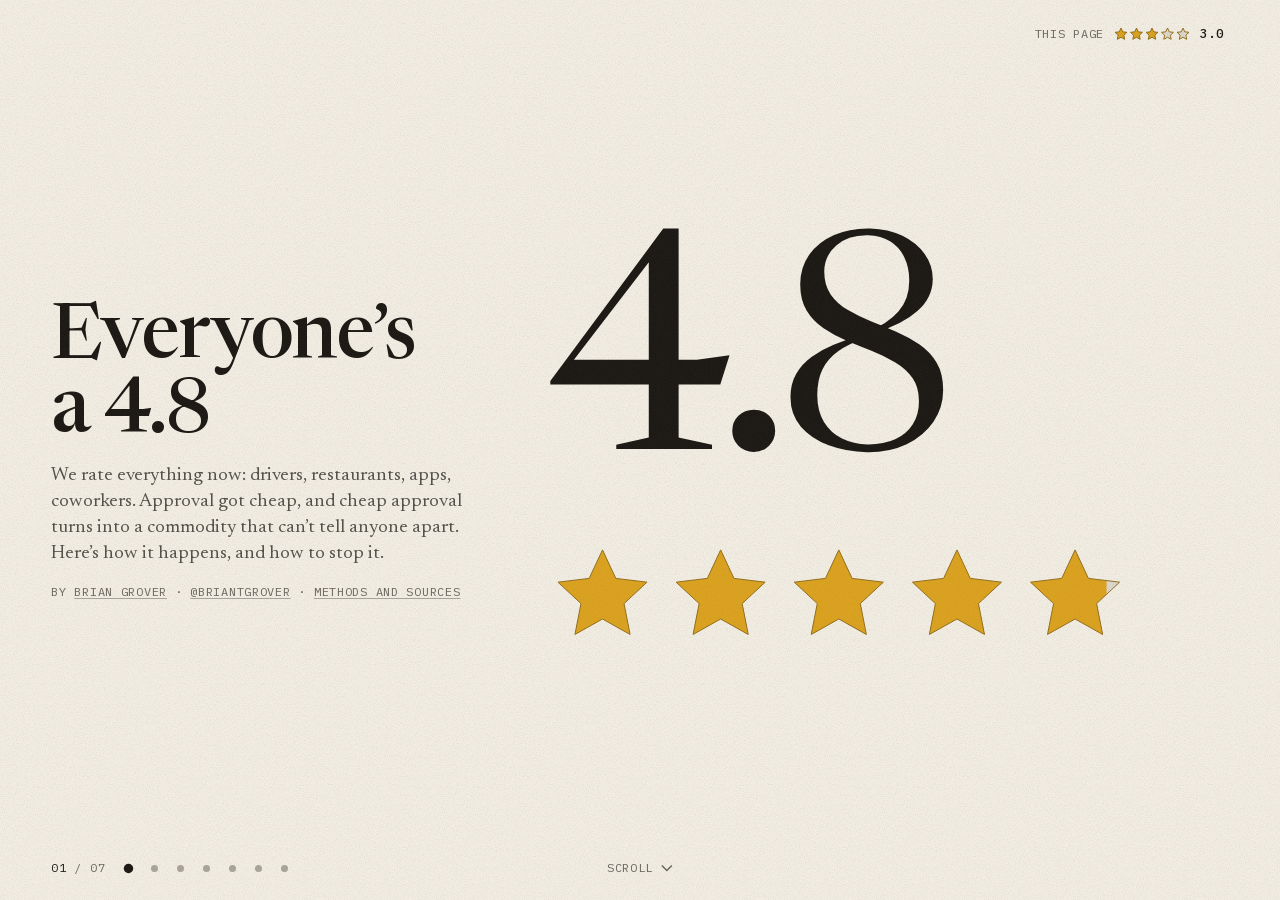
==== commit 350f71f6: "Give the fix its own scene, and the comparison of rules another Scene 5 now plays praise tied to rea" ====
--- a/index.html
+++ b/index.html
@@ -33,13 +33,13 @@
   <script nomodule>document.documentElement.classList.remove('js', 'stage-on');</script>
   <link rel="preload" href="fonts/Newsreader-normal-300-700.woff2" as="font" type="font/woff2" crossorigin>
   <link rel="preload" href="fonts/IBMPlexMono-normal-500.woff2" as="font" type="font/woff2" crossorigin>
-  <link rel="stylesheet" href="css/style.css?v=2">
-  <link rel="stylesheet" href="css/stage.css?v=2">
-  <link rel="stylesheet" href="css/charts.css?v=2">
-  <link rel="stylesheet" href="css/lab.css?v=2">
-  <script type="module" src="js/stage.js?v=2"></script>
-  <script type="module" src="js/charts.js?v=2"></script>
-  <script type="module" src="js/lab.js?v=2"></script>
+  <link rel="stylesheet" href="css/style.css?v=3">
+  <link rel="stylesheet" href="css/stage.css?v=3">
+  <link rel="stylesheet" href="css/charts.css?v=3">
+  <link rel="stylesheet" href="css/lab.css?v=3">
+  <script type="module" src="js/stage.js?v=3"></script>
+  <script type="module" src="js/charts.js?v=3"></script>
+  <script type="module" src="js/lab.js?v=3"></script>
   <link rel="modulepreload" href="js/motion.js">
   <link rel="modulepreload" href="js/stars.js">
   <link rel="modulepreload" href="js/lab-model.js">
@@ -134,14 +134,17 @@
         </div>
         <div class="beat" data-beat="fix" id="fix">
           <h2 class="scene-title" id="h-fix" tabindex="-1" data-words>The fix: praise has to point at real work</h2>
-          <p class="scene-body" id="fix-note" data-rise>When a vouch has to point at something real the person made, it’s hard to fake. Tap any set of rules below to run it on the same 80&nbsp;people.</p>
+          <p class="scene-body" id="fix-note" data-rise>When a vouch has to point at something real the person made, it’s hard to fake. Here are the same 80 people when every rating points at real&nbsp;work.</p>
+          <p class="label scene-links" data-rise><button type="button" class="text-button why-button" aria-controls="why-fix" aria-expanded="false">Why?</button></p>
+        </div>
+        <div class="beat" data-beat="compare" id="compare">
+          <h2 class="scene-title" id="h-compare" tabindex="-1" data-words>Which rules find the best people?</h2>
+          <p class="scene-body" id="compare-note" data-rise>Each bar is a set of rules, averaged over 12 simulated companies. Tap one to run it on the same 80&nbsp;people.</p>
           <div class="rules" id="rules" data-rise aria-labelledby="rules-title">
             <p class="fallback">This chart needs JavaScript. In our simulation, of the 10 most skilled people, the top 10 by score finds about 8 with everything together, about 6 when praise is tied to real work or with Vouched-style rules, about 5 with written reviews, hidden reviews or saying how you know someone, about 5 with one-click likes, and about 2 with LinkedIn-style endorsements. Guessing finds about 1. These are simulated, not measured.</p>
           </div>
           <p class="beat-links label scene-links" data-rise>
             <button type="button" class="text-button" id="rules-open" aria-controls="lab-panel" aria-expanded="false">Try other rules</button>
-            <span aria-hidden="true">·</span>
-            <button type="button" class="text-button why-button" aria-controls="why-fix" aria-expanded="false">Why?</button>
           </p>
         </div>
       </div>
@@ -171,7 +174,7 @@
       </div>
     </section>
 
-    <!-- Scene 6: the close -->
+    <!-- Scene 7: the close -->
     <section class="scene scene-close" id="vouched" data-section="4" aria-labelledby="h-vouched">
       <div class="scene-text">
         <h2 class="scene-title" id="h-vouched" tabindex="-1" data-words>What this means for Vouched</h2>
@@ -197,14 +200,15 @@
   <aside class="lab-panel" id="lab-panel" aria-labelledby="lab-panel-title" hidden></aside>
 
   <nav class="frame-bottom" aria-label="Scenes">
-    <p class="frame-count label" aria-hidden="true"><span class="frame-now">01</span> / 06</p>
+    <p class="frame-count label" aria-hidden="true"><span class="frame-now">01</span> / 07</p>
     <ol class="frame-dots" role="list">
-      <li><button type="button" data-go="0" aria-label="Scene 1 of 6: Everyone’s a 4.8" aria-current="step"></button></li>
-      <li><button type="button" data-go="1" aria-label="Scene 2 of 6: everywhere"></button></li>
-      <li><button type="button" data-go="2" aria-label="Scene 3 of 6: one example, Airbnb"></button></li>
-      <li><button type="button" data-go="3" aria-label="Scene 4 of 6: the lab"></button></li>
-      <li><button type="button" data-go="4" aria-label="Scene 5 of 6: the fix"></button></li>
-      <li><button type="button" data-go="5" aria-label="Scene 6 of 6: what this means for Vouched"></button></li>
+      <li><button type="button" data-go="0" aria-label="Scene 1 of 7: Everyone’s a 4.8" aria-current="step"></button></li>
+      <li><button type="button" data-go="1" aria-label="Scene 2 of 7: everywhere"></button></li>
+      <li><button type="button" data-go="2" aria-label="Scene 3 of 7: one example, Airbnb"></button></li>
+      <li><button type="button" data-go="3" aria-label="Scene 4 of 7: the lab"></button></li>
+      <li><button type="button" data-go="4" aria-label="Scene 5 of 7: the fix"></button></li>
+      <li><button type="button" data-go="5" aria-label="Scene 6 of 7: which rules find the best people"></button></li>
+      <li><button type="button" data-go="6" aria-label="Scene 7 of 7: what this means for Vouched"></button></li>
     </ol>
     <button type="button" class="frame-cue label" data-go="1" aria-label="Next scene">Scroll<svg viewBox="0 0 12 8" aria-hidden="true" focusable="false"><path d="M1 1.5l5 5 5-5"/></svg></button>
   </nav>
--- a/css/lab.css
+++ b/css/lab.css
@@ -339,7 +339,7 @@
   margin-block: -12px;
 }
 
-/* Scene 5: what the rules on the chart find, and what they cost. */
+/* Scenes 5 and 6: what the rules on the chart find, and what they cost. */
 .lab-result {
   flex: none;
   min-height: calc(1.42em * 2);
@@ -368,7 +368,7 @@
   display: grid;
 }
 
-/* ---------- Scene 5: which rules find the best people? ---------- */
+/* ---------- Scene 6: which rules find the best people? ---------- */
 
 /* One bar per set of rules: its name, its average against a 0 to 10 track with a dashed line
    where guessing lands, and the number. The pressed bar is the one the lab is running. */
@@ -555,23 +555,24 @@
   display: none;
 }
 
-/* Phones and narrow tablets. In scene 5 the bars come first, right under the headline, with
-   the answer to the tapped bar directly under them; the caveat follows, and the dots and big
-   numbers sit below for anyone who scrolls. */
+/* Phones and narrow tablets. Scenes 4 and 5 give the whole area to the dots. Scene 6 is the
+   comparison: the bars first, right under the headline, then a big count of the best people
+   the tapped rules found and the line on what they cost, then the caveat. The dots were on
+   screen in scene 5, so here they make way. */
 @media (max-width: 959.98px) {
   .rules {
     --name-w: 9rem;
   }
-  html.stage-on .scene-lab[data-beat="lab"] .scene-visual > .rules {
+  html.stage-on .scene-lab:not([data-beat="compare"]) .scene-visual > .rules {
     display: none;
   }
-  /* Scene 5 and the rules panel need the room: the steps were on screen in scene 4. */
-  html.stage-on .scene-lab[data-beat="fix"] .lab-how,
+  /* Scenes 5 and 6 and the rules panel need the room: the steps were on screen in scene 4. */
+  html.stage-on .scene-lab:not([data-beat="lab"]) .lab-how,
   .scene-lab.is-tuning .lab-how {
     display: none;
   }
-  /* The lab's text column takes only the beat on screen, so scene 4's column is as short as
-     its own words. */
+  /* The lab's text column takes only the beat on screen, so each column is as short as its
+     own words. */
   html.stage-on .scene-lab .scene-text {
     position: relative;
   }
@@ -591,7 +592,7 @@
   .lab-how-steps {
     gap: 5px;
   }
-  html.stage-on .scene-lab[data-beat="fix"]:not(.is-tuning) .scene-visual {
+  html.stage-on .scene-lab[data-beat="compare"]:not(.is-tuning) .scene-visual {
     display: flex;
     flex-direction: column;
     gap: 14px;
@@ -599,55 +600,42 @@
     overscroll-behavior: contain;
     touch-action: pan-y pinch-zoom;
   }
-  /* The headline says it; the room goes to the bars. */
-  html.stage-on .scene-lab[data-beat="fix"] #fix-note {
+  /* The headline and the chart's label say it; the room goes to the bars. */
+  html.stage-on .scene-lab[data-beat="compare"] #compare-note {
     display: none;
   }
-  /* The rules box opens up so its parts and the lab share one column, in reading order. */
-  html.stage-on .scene-lab[data-beat="fix"]:not(.is-tuning) .scene-visual > .rules {
+  /* The rules box and the lab open up so their parts share one column, in reading order. */
+  html.stage-on .scene-lab[data-beat="compare"]:not(.is-tuning) .scene-visual > .rules,
+  html.stage-on .scene-lab[data-beat="compare"]:not(.is-tuning) .lab {
     display: contents;
   }
-  html.stage-on .scene-lab[data-beat="fix"]:not(.is-tuning) .rules-head {
+  html.stage-on .scene-lab[data-beat="compare"]:not(.is-tuning) .rules-head {
     order: 1;
   }
-  html.stage-on .scene-lab[data-beat="fix"]:not(.is-tuning) .rules-chart {
+  html.stage-on .scene-lab[data-beat="compare"]:not(.is-tuning) .rules-chart {
     order: 2;
   }
-  html.stage-on .scene-lab[data-beat="fix"]:not(.is-tuning) .lab {
-    display: contents;
-  }
-  html.stage-on .scene-lab[data-beat="fix"]:not(.is-tuning) .lab-result {
+  html.stage-on .scene-lab[data-beat="compare"]:not(.is-tuning) .lab-head {
     order: 3;
   }
-  html.stage-on .scene-lab[data-beat="fix"]:not(.is-tuning) .rules-caveat {
+  html.stage-on .scene-lab[data-beat="compare"]:not(.is-tuning) .lab-result {
     order: 4;
   }
-  html.stage-on .scene-lab[data-beat="fix"]:not(.is-tuning) .rules-note {
+  html.stage-on .scene-lab[data-beat="compare"]:not(.is-tuning) .rules-caveat {
     order: 5;
   }
-  html.stage-on .scene-lab[data-beat="fix"]:not(.is-tuning) .lab-head {
+  html.stage-on .scene-lab[data-beat="compare"]:not(.is-tuning) .rules-note {
     order: 6;
-  }
-  html.stage-on .scene-lab[data-beat="fix"]:not(.is-tuning) .lab-field-wrap {
-    order: 7;
-    margin-bottom: 12px;
-  }
-  html.stage-on .scene-lab[data-beat="fix"]:not(.is-tuning) .lab-field-wrap {
-    flex: none;
-    height: clamp(120px, 24vh, 220px);
-    min-height: 0;
-    max-height: none;
-  }
-  html.stage-on .scene-lab[data-beat="fix"]:not(.is-tuning) .rules-bar {
+    padding-bottom: 12px;
+  }
+  html.stage-on .scene-lab[data-beat="compare"]:not(.is-tuning) .rules-bar {
     min-height: 30px;
   }
-  /* The key and the round were on the screen in scene 4; here the room goes to the bars. */
-  html.stage-on .scene-lab[data-beat="fix"]:not(.is-tuning) .lab-legend,
-  html.stage-on .scene-lab[data-beat="fix"]:not(.is-tuning) .lab-foot {
+  html.stage-on .scene-lab[data-beat="compare"]:not(.is-tuning) [data-readout="second"],
+  html.stage-on .scene-lab[data-beat="compare"]:not(.is-tuning) .lab-legend,
+  html.stage-on .scene-lab[data-beat="compare"]:not(.is-tuning) .lab-field-wrap,
+  html.stage-on .scene-lab[data-beat="compare"]:not(.is-tuning) .lab-foot {
     display: none;
-  }
-  html.stage-on .scene-lab[data-beat="fix"]:not(.is-tuning) .lab-big {
-    font-size: 1.875rem;
   }
 }
 /* A phone too short for the steps and a readable chart keeps scene 4's intro, which says the
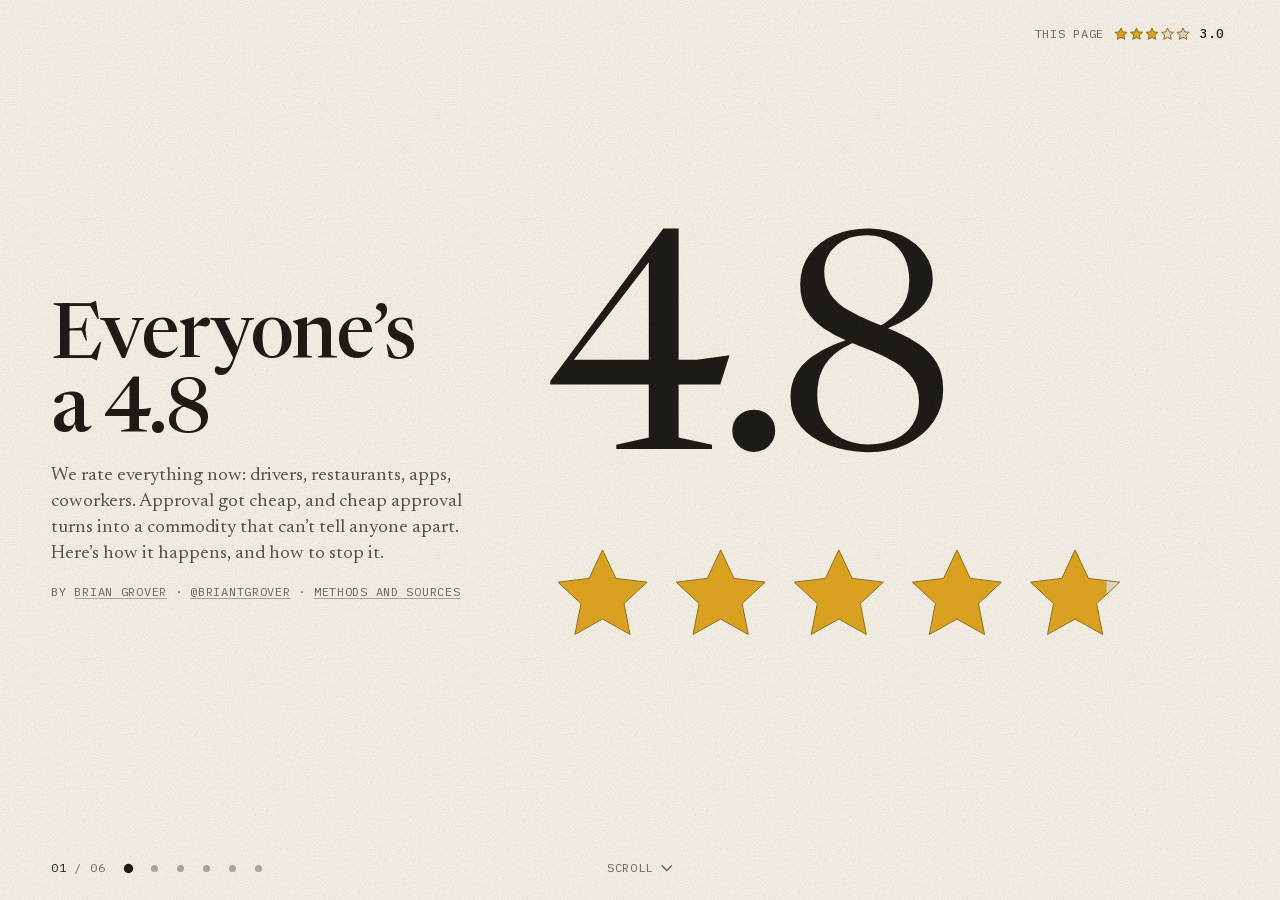
==== commit fb337a26: "Compare one-click likes and real work side by side, in six screens Scene 4 now runs the same 80 peop" ====
--- a/index.html
+++ b/index.html
@@ -33,13 +33,13 @@
   <script nomodule>document.documentElement.classList.remove('js', 'stage-on');</script>
   <link rel="preload" href="fonts/Newsreader-normal-300-700.woff2" as="font" type="font/woff2" crossorigin>
   <link rel="preload" href="fonts/IBMPlexMono-normal-500.woff2" as="font" type="font/woff2" crossorigin>
-  <link rel="stylesheet" href="css/style.css?v=3">
-  <link rel="stylesheet" href="css/stage.css?v=3">
-  <link rel="stylesheet" href="css/charts.css?v=3">
-  <link rel="stylesheet" href="css/lab.css?v=3">
-  <script type="module" src="js/stage.js?v=3"></script>
-  <script type="module" src="js/charts.js?v=3"></script>
-  <script type="module" src="js/lab.js?v=3"></script>
+  <link rel="stylesheet" href="css/style.css?v=4">
+  <link rel="stylesheet" href="css/stage.css?v=4">
+  <link rel="stylesheet" href="css/charts.css?v=4">
+  <link rel="stylesheet" href="css/lab.css?v=4">
+  <script type="module" src="js/stage.js?v=4"></script>
+  <script type="module" src="js/charts.js?v=4"></script>
+  <script type="module" src="js/lab.js?v=4"></script>
   <link rel="modulepreload" href="js/motion.js">
   <link rel="modulepreload" href="js/stars.js">
   <link rel="modulepreload" href="js/lab-model.js">
@@ -128,14 +128,9 @@
     <section class="scene scene-lab" id="lab" data-section="3" data-beat="lab" aria-label="The lab">
       <div class="scene-text">
         <div class="beat" data-beat="lab">
-          <h2 class="scene-title" id="h-lab" tabindex="-1" data-words>So the ratings stop finding the best people</h2>
-          <p class="scene-body line" id="lab-body" data-rise>Here are 80 simulated coworkers rating each other. Black dots are the 10 most skilled. Gold stars are the 10 you’d hire by score. You want them on the same&nbsp;people.</p>
+          <h2 class="scene-title" id="h-lab" tabindex="-1" data-words>One-click likes lose the best people. Real work finds&nbsp;them.</h2>
+          <p class="scene-body" id="lab-body" data-rise>The same 80 simulated coworkers, rating each other under two sets of rules at once. On top, every rating is a one-click like. Below, every rating has to point at real&nbsp;work.</p>
           <p class="label scene-links" data-rise><button type="button" class="text-button why-button" aria-controls="why-lab" aria-expanded="false">Why?</button></p>
-        </div>
-        <div class="beat" data-beat="fix" id="fix">
-          <h2 class="scene-title" id="h-fix" tabindex="-1" data-words>The fix: praise has to point at real work</h2>
-          <p class="scene-body" id="fix-note" data-rise>When a vouch has to point at something real the person made, it’s hard to fake. Here are the same 80 people when every rating points at real&nbsp;work.</p>
-          <p class="label scene-links" data-rise><button type="button" class="text-button why-button" aria-controls="why-fix" aria-expanded="false">Why?</button></p>
         </div>
         <div class="beat" data-beat="compare" id="compare">
           <h2 class="scene-title" id="h-compare" tabindex="-1" data-words>Which rules find the best people?</h2>
@@ -151,11 +146,8 @@
       <aside class="why-card" id="why-lab" aria-labelledby="why-lab-title" tabindex="-1">
         <div class="why-card-head"><p class="label why-card-title" id="why-lab-title">How the lab works</p><button type="button" class="text-button label" data-why-close>Close</button></div>
         <p>It’s a simulation written for this page: 80 coworkers, each with a hidden skill level, rate each other for 30 rounds. Half the ratings go to people they worked with and half to whoever a feed shows, and the feed favors whoever has the most. Each one-tap rating is judged against the current average, plus a little, so with nothing fixed to judge against, the scores climb.</p>
+        <p>A vouch that points at real work can be checked against the work, so it says more about skill than about who is well known. Hiring research finds the same thing: a work sample, where a candidate does a piece of the real job, predicts job performance better than years of experience do (<a href="https://doi.org/10.1037/apl0000994">Sackett and colleagues, 2022</a>). In the lab, how firmly real work anchors a rating is our assumption, and “Try other rules” lets you change&nbsp;it.</p>
         <p class="label why-card-src">Every rule and number: <a href="methods.html#m-lab">methods</a> <span aria-hidden="true">·</span> <a href="https://github.com/briangrover9-hue/vouched-drop/blob/main/js/lab-model.js">the&nbsp;code</a></p>
-      </aside>
-      <aside class="why-card" id="why-fix" aria-labelledby="why-fix-title" tabindex="-1">
-        <div class="why-card-head"><p class="label why-card-title" id="why-fix-title">Why real work is hard to fake</p><button type="button" class="text-button label" data-why-close>Close</button></div>
-        <p>A vouch that points at real work can be checked against the work, so it says more about skill than about who is well known. Hiring research finds the same thing: a work sample, where a candidate does a piece of the real job, predicts job performance better than years of experience do (<a href="https://doi.org/10.1037/apl0000994">Sackett and colleagues, 2022</a>). In the lab, how firmly real work anchors a rating is our assumption, and “Try other rules” lets you change&nbsp;it.</p>
       </aside>
       <div class="scene-visual" data-rise>
         <div id="lab-root" class="lab" data-seed="374">
@@ -174,7 +166,7 @@
       </div>
     </section>
 
-    <!-- Scene 7: the close -->
+    <!-- Scene 6: the close -->
     <section class="scene scene-close" id="vouched" data-section="4" aria-labelledby="h-vouched">
       <div class="scene-text">
         <h2 class="scene-title" id="h-vouched" tabindex="-1" data-words>What this means for Vouched</h2>
@@ -200,15 +192,14 @@
   <aside class="lab-panel" id="lab-panel" aria-labelledby="lab-panel-title" hidden></aside>
 
   <nav class="frame-bottom" aria-label="Scenes">
-    <p class="frame-count label" aria-hidden="true"><span class="frame-now">01</span> / 07</p>
+    <p class="frame-count label" aria-hidden="true"><span class="frame-now">01</span> / 06</p>
     <ol class="frame-dots" role="list">
-      <li><button type="button" data-go="0" aria-label="Scene 1 of 7: Everyone’s a 4.8" aria-current="step"></button></li>
-      <li><button type="button" data-go="1" aria-label="Scene 2 of 7: everywhere"></button></li>
-      <li><button type="button" data-go="2" aria-label="Scene 3 of 7: one example, Airbnb"></button></li>
-      <li><button type="button" data-go="3" aria-label="Scene 4 of 7: the lab"></button></li>
-      <li><button type="button" data-go="4" aria-label="Scene 5 of 7: the fix"></button></li>
-      <li><button type="button" data-go="5" aria-label="Scene 6 of 7: which rules find the best people"></button></li>
-      <li><button type="button" data-go="6" aria-label="Scene 7 of 7: what this means for Vouched"></button></li>
+      <li><button type="button" data-go="0" aria-label="Scene 1 of 6: Everyone’s a 4.8" aria-current="step"></button></li>
+      <li><button type="button" data-go="1" aria-label="Scene 2 of 6: everywhere"></button></li>
+      <li><button type="button" data-go="2" aria-label="Scene 3 of 6: one example, Airbnb"></button></li>
+      <li><button type="button" data-go="3" aria-label="Scene 4 of 6: one-click likes against real work"></button></li>
+      <li><button type="button" data-go="4" aria-label="Scene 5 of 6: which rules find the best people"></button></li>
+      <li><button type="button" data-go="5" aria-label="Scene 6 of 6: what this means for Vouched"></button></li>
     </ol>
     <button type="button" class="frame-cue label" data-go="1" aria-label="Next scene">Scroll<svg viewBox="0 0 12 8" aria-hidden="true" focusable="false"><path d="M1 1.5l5 5 5-5"/></svg></button>
   </nav>
--- a/css/lab.css
+++ b/css/lab.css
@@ -46,7 +46,7 @@
   align-items: center;
   gap: 9px;
   min-height: 32px;
-  margin: -8px 0 -6px;
+  margin: 0 0 -6px;
   padding: 0;
   border: 0;
   background: none;
@@ -148,66 +148,46 @@
   stroke-width: 1.5;
 }
 
-/* The two big numbers */
-.lab-head {
+/* Two charts on one shared axis: one-click likes above, the rules being run below. Each row
+   has its name and its two numbers over its field, so the contrast reads at a glance. */
+.lab-row {
+  display: flex;
+  flex: 1 1 0;
+  flex-direction: column;
+  gap: 2px;
+  min-height: 0;
+}
+.lab-row-head {
   display: flex;
   flex: none;
   flex-wrap: wrap;
-  align-items: flex-end;
-  gap: 8px clamp(24px, 4vw, 56px);
-}
-.lab-readout-label {
-  margin: 0 0 4px;
-}
-.lab-readout-value {
-  display: flex;
   align-items: baseline;
-  gap: 8px;
-  margin: 0;
-}
-/* The serif role, large: big numbers. */
-.lab-big {
+  justify-content: space-between;
+  gap: 2px 16px;
+  margin: 0;
+}
+.lab-row-name {
+  color: var(--ink);
+}
+.lab-row-stats {
+  display: inline-flex;
+  align-items: baseline;
+  gap: 6px;
+}
+/* The serif role, large: the count of the best people found. */
+.lab-row-num {
   min-width: 1ch;
   font-family: var(--serif);
-  font-size: clamp(2.125rem, 1.25rem + 2.8vw, 4.25rem);
+  font-size: clamp(1.625rem, 1.2rem + 1.2vw, 2.375rem);
   font-weight: 400;
-  line-height: 0.92;
-  letter-spacing: -0.03em;
+  line-height: 1;
+  letter-spacing: -0.02em;
   font-variant-numeric: lining-nums tabular-nums;
   font-variation-settings: "opsz" 60;
   color: var(--ink);
 }
-.lab-spark {
-  align-self: center;
-  width: 72px;
-  height: 24px;
-  overflow: visible;
-}
-@media (min-width: 960px) {
-  .lab-spark {
-    width: 96px;
-    height: 30px;
-  }
-}
-.lab-spark-line,
-.lab-spark-ghost {
-  fill: none;
-  stroke-width: 1.5;
-  stroke-linejoin: round;
-  stroke-linecap: round;
-  vector-effect: non-scaling-stroke;
-}
-.lab-spark-line {
-  stroke: var(--ink);
-}
-/* The last finished run: dashed, so it reads as the earlier line by its pattern. */
-.lab-spark-ghost {
-  stroke: var(--ink-label);
-  stroke-width: 1.25;
-  stroke-dasharray: 2 3;
-}
-.lab-spark-dot {
-  fill: var(--ink);
+.lab-row-second {
+  margin-left: 8px;
 }
 
 /* The key: black dots and gold stars. */
@@ -261,8 +241,8 @@
 .lab-field-wrap {
   position: relative;
   flex: 1 1 auto;
-  min-height: 110px;
-  max-height: 380px;
+  min-height: 72px;
+  max-height: 300px;
 }
 .lab-field {
   position: absolute;
@@ -339,7 +319,8 @@
   margin-block: -12px;
 }
 
-/* Scenes 5 and 6: what the rules on the chart find, and what they cost. */
+/* Under the charts: in scene 4 what the two runs found, in scene 5 what the tapped rules find
+   and what they cost. */
 .lab-result {
   flex: none;
   min-height: calc(1.42em * 2);
@@ -349,7 +330,6 @@
   line-height: 1.42;
   color: var(--ink-body);
 }
-html.stage-on .scene-lab[data-beat="lab"] .lab-result,
 .is-tuning .lab-result {
   display: none;
 }
@@ -368,7 +348,7 @@
   display: grid;
 }
 
-/* ---------- Scene 6: which rules find the best people? ---------- */
+/* ---------- Scene 5: which rules find the best people? ---------- */
 
 /* One bar per set of rules: its name, its average against a 0 to 10 track with a dashed line
    where guessing lands, and the number. The pressed bar is the one the lab is running. */
@@ -555,10 +535,10 @@
   display: none;
 }
 
-/* Phones and narrow tablets. Scenes 4 and 5 give the whole area to the dots. Scene 6 is the
-   comparison: the bars first, right under the headline, then a big count of the best people
-   the tapped rules found and the line on what they cost, then the caveat. The dots were on
-   screen in scene 5, so here they make way. */
+/* Phones and narrow tablets. Every screen fits without scrolling inside it. Scene 4 gives the
+   room to the two charts: its headline says what they show, so its intro makes way, and the
+   round and replay with it. Scene 5 puts the bars first, then both counts, the line on what the
+   tapped rules find and cost, and the caveat; the dots were on screen in scene 4. */
 @media (max-width: 959.98px) {
   .rules {
     --name-w: 9rem;
@@ -566,13 +546,11 @@
   html.stage-on .scene-lab:not([data-beat="compare"]) .scene-visual > .rules {
     display: none;
   }
-  /* Scenes 5 and 6 and the rules panel need the room: the steps were on screen in scene 4. */
-  html.stage-on .scene-lab:not([data-beat="lab"]) .lab-how,
+  html.stage-on .scene-lab[data-beat="compare"] .lab-how,
   .scene-lab.is-tuning .lab-how {
     display: none;
   }
-  /* The lab's text column takes only the beat on screen, so each column is as short as its
-     own words. */
+  /* The lab's text column takes only the beat on screen. */
   html.stage-on .scene-lab .scene-text {
     position: relative;
   }
@@ -580,14 +558,32 @@
     position: absolute;
     inset: 0 0 auto;
   }
-  /* While the steps are open they say what scene 4's intro and the key say, so those make way
-     for the chart until the steps fold; the intro line then carries the run's result. */
-  html.stage-on .scene-lab.is-how-open[data-beat="lab"] #lab-body,
-  html.stage-on .scene-lab.is-how-open[data-beat="lab"] .lab-legend {
+  html.stage-on .scene-lab[data-beat="lab"] #lab-body,
+  html.stage-on .scene-lab[data-beat="lab"]:not(.is-tuning) .lab-foot {
     display: none;
   }
+  .lab {
+    gap: 8px;
+  }
+  /* One line per chart: its name, then its numbers. */
+  .lab-row-head {
+    flex-wrap: nowrap;
+  }
+  .lab-row-wide {
+    display: none;
+  }
+  .lab-row-num {
+    font-size: 1.5rem;
+  }
+  .lab-row-second {
+    margin-left: 4px;
+  }
+  .lab-legend {
+    gap: 2px 12px;
+    letter-spacing: 0.02em;
+  }
   .lab-how {
-    padding-bottom: 10px;
+    padding-bottom: 8px;
   }
   .lab-how-steps {
     gap: 5px;
@@ -595,13 +591,10 @@
   html.stage-on .scene-lab[data-beat="compare"]:not(.is-tuning) .scene-visual {
     display: flex;
     flex-direction: column;
-    gap: 14px;
-    overflow-y: auto;
-    overscroll-behavior: contain;
-    touch-action: pan-y pinch-zoom;
-  }
-  /* The headline and the chart's label say it; the room goes to the bars. */
-  html.stage-on .scene-lab[data-beat="compare"] #compare-note {
+    gap: 12px;
+  }
+  html.stage-on .scene-lab[data-beat="compare"] #compare-note,
+  html.stage-on .scene-lab[data-beat="compare"] .beat-links {
     display: none;
   }
   /* The rules box and the lab open up so their parts share one column, in reading order. */
@@ -615,8 +608,9 @@
   html.stage-on .scene-lab[data-beat="compare"]:not(.is-tuning) .rules-chart {
     order: 2;
   }
-  html.stage-on .scene-lab[data-beat="compare"]:not(.is-tuning) .lab-head {
+  html.stage-on .scene-lab[data-beat="compare"]:not(.is-tuning) .lab-row {
     order: 3;
+    flex: none;
   }
   html.stage-on .scene-lab[data-beat="compare"]:not(.is-tuning) .lab-result {
     order: 4;
@@ -624,17 +618,22 @@
   html.stage-on .scene-lab[data-beat="compare"]:not(.is-tuning) .rules-caveat {
     order: 5;
   }
-  html.stage-on .scene-lab[data-beat="compare"]:not(.is-tuning) .rules-note {
-    order: 6;
-    padding-bottom: 12px;
-  }
   html.stage-on .scene-lab[data-beat="compare"]:not(.is-tuning) .rules-bar {
-    min-height: 30px;
-  }
-  html.stage-on .scene-lab[data-beat="compare"]:not(.is-tuning) [data-readout="second"],
+    min-height: 26px;
+    padding-block: 2px;
+  }
+  html.stage-on .scene-lab[data-beat="compare"]:not(.is-tuning) .rules-chart .rules-bars {
+    gap: 0;
+  }
+  html.stage-on .scene-lab[data-beat="compare"]:not(.is-tuning) .rules-note,
+  html.stage-on .scene-lab[data-beat="compare"]:not(.is-tuning) .lab-row[data-row="base"],
   html.stage-on .scene-lab[data-beat="compare"]:not(.is-tuning) .lab-legend,
   html.stage-on .scene-lab[data-beat="compare"]:not(.is-tuning) .lab-field-wrap,
   html.stage-on .scene-lab[data-beat="compare"]:not(.is-tuning) .lab-foot {
+    display: none;
+  }
+  /* Under the rules panel there is room for one chart: the one the switches change. */
+  .scene-lab.is-tuning .lab-row[data-row="base"] {
     display: none;
   }
 }
@@ -643,6 +642,25 @@
 @media (max-width: 959.98px) and (max-height: 599.98px) {
   html.stage-on .lab-how {
     display: none;
+  }
+  /* The smallest phones: scene 5 tightens so the bars, the answer and the caveat still fit. */
+  html.stage-on .scene-lab[data-beat="compare"] #h-compare {
+    font-size: 1.75rem;
+  }
+  html.stage-on .scene-lab[data-beat="compare"]:not(.is-tuning) .rules-guess {
+    display: none;
+  }
+  html.stage-on .scene-lab[data-beat="compare"]:not(.is-tuning) .rules-bar {
+    min-height: 22px;
+    padding-block: 1px;
+  }
+  html.stage-on .scene-lab[data-beat="compare"]:not(.is-tuning) .scene-visual {
+    gap: 8px;
+  }
+  html.stage-on .scene-lab[data-beat="compare"]:not(.is-tuning) .lab-result,
+  html.stage-on .scene-lab[data-beat="compare"]:not(.is-tuning) .rules-caveat {
+    font-size: 0.875rem;
+    line-height: 1.35;
   }
 }
 
